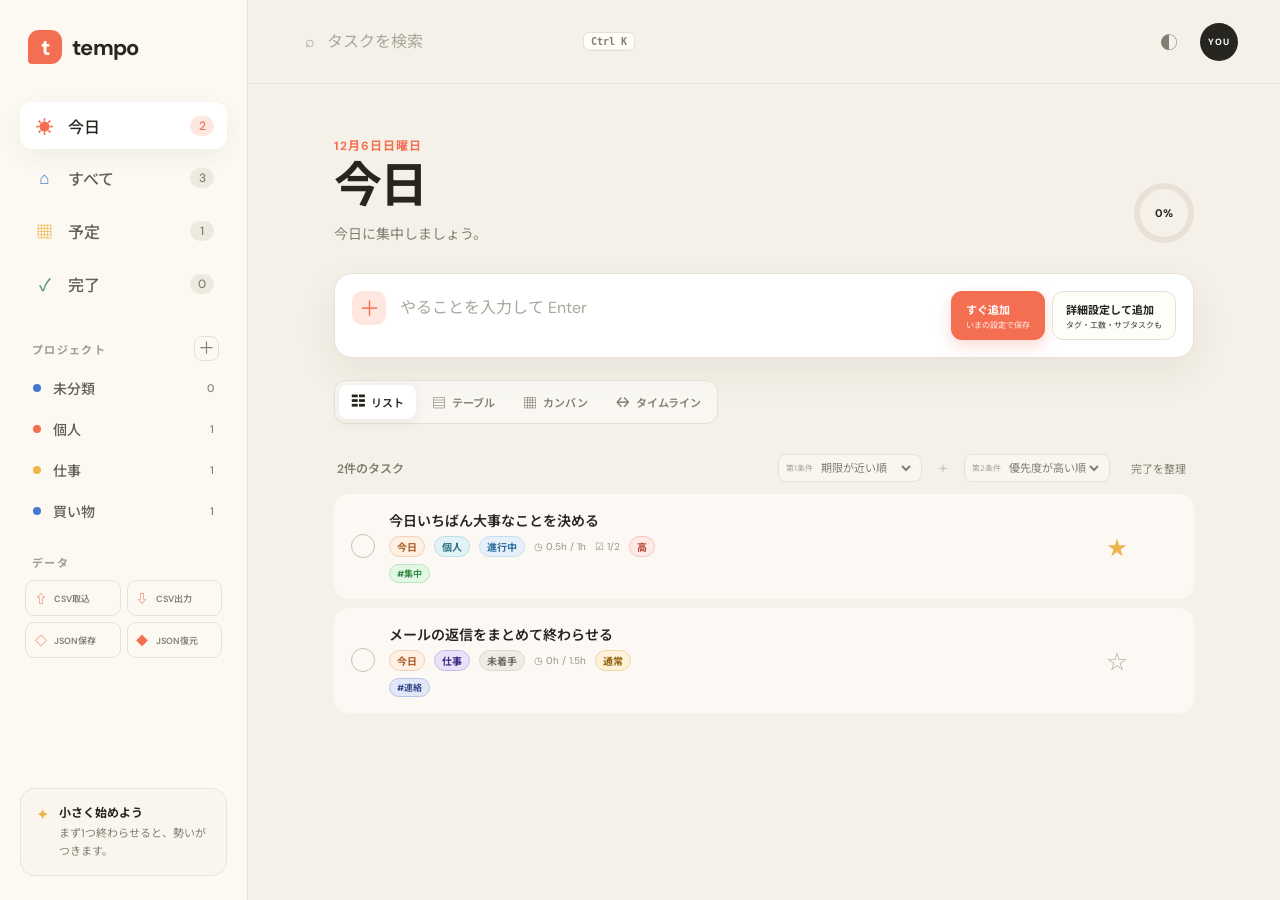
==== TODOList/index.html @ b6b20dfd "Color task values and isolate views" ====
<!doctype html>
<html lang="ja">
  <head>
    <meta charset="UTF-8" />
    <meta name="viewport" content="width=device-width, initial-scale=1.0" />
    <meta name="theme-color" content="#f7f3ea" />
    <meta
      name="description"
      content="今日やることが、迷わず片づく。シンプルで使いやすいTODOリスト。"
    />
    <title>Tempo — やることを、気持ちよく。</title>
    <link rel="preconnect" href="https://fonts.googleapis.com" />
    <link rel="preconnect" href="https://fonts.gstatic.com" crossorigin />
    <link
      href="https://fonts.googleapis.com/css2?family=DM+Sans:wght@400;500;600;700&family=Noto+Sans+JP:wght@400;500;600;700&display=swap"
      rel="stylesheet"
    />
    <link rel="stylesheet" href="styles.css" />
  </head>
  <body>
    <div class="app-shell">
      <aside class="sidebar" id="sidebar">
        <div class="brand-row">
          <a class="brand" href="#" aria-label="Tempo ホーム">
            <span class="brand-mark">t</span>
            <span>tempo</span>
          </a>
          <button class="icon-button sidebar-close" id="sidebar-close" aria-label="メニューを閉じる">×</button>
        </div>

        <nav class="nav-list" aria-label="タスクの表示">
          <button class="nav-item is-active" data-view="today">
            <span class="nav-icon nav-icon--sun">☀</span><span>今日</span>
            <span class="nav-count" data-count="today">0</span>
          </button>
          <button class="nav-item" data-view="all">
            <span class="nav-icon nav-icon--inbox">⌂</span><span>すべて</span>
            <span class="nav-count" data-count="all">0</span>
          </button>
          <button class="nav-item" data-view="upcoming">
            <span class="nav-icon nav-icon--calendar">▦</span><span>予定</span>
            <span class="nav-count" data-count="upcoming">0</span>
          </button>
          <button class="nav-item" data-view="completed">
            <span class="nav-icon nav-icon--check">✓</span><span>完了</span>
            <span class="nav-count" data-count="completed">0</span>
          </button>
        </nav>

        <div class="sidebar-section">
          <div class="sidebar-section-heading">
            <p class="sidebar-label">プロジェクト</p>
            <button class="project-add-button" id="open-project-dialog" type="button" aria-label="プロジェクトを追加" aria-haspopup="dialog" title="プロジェクトを追加">＋</button>
          </div>
          <div id="project-navigation"></div>
        </div>

        <div class="sidebar-section data-section">
          <p class="sidebar-label">データ</p>
          <div class="data-actions">
            <button type="button" id="csv-import-button"><span>⇧</span>CSV取込</button>
            <button type="button" id="csv-export-button"><span>⇩</span>CSV出力</button>
            <button type="button" id="json-export-button"><span>◇</span>JSON保存</button>
            <button type="button" id="json-import-button"><span>◆</span>JSON復元</button>
          </div>
          <input id="csv-file-input" type="file" accept=".csv,text/csv" hidden />
          <input id="json-file-input" type="file" accept=".json,application/json" hidden />
        </div>

        <div class="sidebar-tip">
          <span class="tip-spark">✦</span>
          <p><strong>小さく始めよう</strong><br />まず1つ終わらせると、勢いがつきます。</p>
        </div>
      </aside>

      <div class="sidebar-scrim" id="sidebar-scrim"></div>

      <main class="main-content">
        <header class="topbar">
          <button class="icon-button menu-button" id="menu-button" aria-label="メニューを開く">☰</button>
          <div class="search-wrap">
            <span aria-hidden="true">⌕</span>
            <input id="search-input" type="search" placeholder="タスクを検索" aria-label="タスクを検索" />
            <kbd>Ctrl K</kbd>
          </div>
          <div class="topbar-actions">
            <button class="icon-button" id="theme-toggle" aria-label="配色を切り替える">◐</button>
            <div class="avatar" aria-label="ユーザー">YOU</div>
          </div>
        </header>

        <section class="content-wrap">
          <div class="page-heading">
            <div>
              <p class="eyebrow" id="date-label"></p>
              <h1 id="view-title">今日</h1>
              <p class="page-subtitle" id="view-subtitle">今日に集中しましょう。</p>
            </div>
            <div class="progress-ring" id="progress-ring" aria-label="今日の達成率">
              <span id="progress-value">0%</span>
            </div>
          </div>

          <form class="quick-add" id="task-form">
            <button type="button" class="add-symbol" tabindex="-1" aria-hidden="true">＋</button>
            <div class="quick-add-main">
              <input
                id="task-input"
                type="text"
                maxlength="120"
                autocomplete="off"
                placeholder="やることを入力して Enter"
                aria-label="新しいタスク"
                required
              />
              <div class="quick-options" id="quick-options">
                <label class="option-chip">
                  <span>▦</span>
                  <select id="due-select" aria-label="期限">
                    <option value="today">今日</option>
                    <option value="tomorrow">明日</option>
                    <option value="none">期限なし</option>
                  </select>
                </label>
                <label class="option-chip">
                  <span>●</span>
                  <select id="project-select" aria-label="プロジェクト">
                    <option>未分類</option>
                    <option>個人</option>
                    <option>仕事</option>
                    <option>買い物</option>
                  </select>
                </label>
                <label class="option-chip">
                  <span>⚑</span>
                  <select id="priority-select" aria-label="優先度">
                    <option value="normal">通常</option>
                    <option value="high">優先</option>
                    <option value="low">低め</option>
                  </select>
                </label>
              </div>
            </div>
            <div class="add-actions">
              <button class="add-button" type="submit"><span>すぐ追加</span><small>いまの設定で保存</small></button>
              <button class="detailed-add-button" id="open-detailed-add" type="button" aria-haspopup="dialog"><span>詳細設定して追加</span><small>タグ・工数・サブタスクも</small></button>
            </div>
          </form>

          <div class="view-switcher" role="group" aria-label="表示方法">
            <button class="view-mode-button is-active" type="button" data-mode="list"><span>☷</span> リスト</button>
            <button class="view-mode-button" type="button" data-mode="table"><span>▤</span> テーブル</button>
            <button class="view-mode-button" type="button" data-mode="board"><span>▦</span> カンバン</button>
            <button class="view-mode-button" type="button" data-mode="timeline"><span>↔</span> タイムライン</button>
          </div>

          <div class="list-toolbar">
            <p id="task-summary">0件のタスク</p>
            <div class="toolbar-actions">
              <label class="compact-select sort-control">
                <span>第1条件</span>
                <select id="sort-primary" aria-label="並べ替えの第1条件">
                  <option value="due">期限が近い順</option>
                  <option value="priority">優先度が高い順</option>
                  <option value="status">進捗順</option>
                  <option value="newest">新しい順</option>
                  <option value="oldest">古い順</option>
                </select>
              </label>
              <span class="sort-plus">＋</span>
              <label class="compact-select sort-control">
                <span>第2条件</span>
                <select id="sort-secondary" aria-label="並べ替えの第2条件">
                  <option value="priority">優先度が高い順</option>
                  <option value="due">期限が近い順</option>
                  <option value="status">進捗順</option>
                  <option value="project">プロジェクト順</option>
                  <option value="none">指定なし</option>
                </select>
              </label>
              <button class="text-button" id="clear-completed" type="button">完了を整理</button>
            </div>
          </div>

          <div class="task-list" id="task-list" aria-live="polite"></div>
          <div class="table-view" id="table-view" aria-live="polite" hidden></div>
          <div class="kanban-board" id="kanban-board" aria-live="polite" hidden></div>
          <div class="timeline-view" id="timeline-view" aria-live="polite" hidden></div>

          <div class="empty-state" id="empty-state" hidden>
            <div class="empty-illustration"><span>✓</span></div>
            <h2>いい流れです。</h2>
            <p>ここに表示するタスクはありません。<br />思いついたら上から追加しましょう。</p>
            <button class="primary-soft-button" id="focus-add" type="button">タスクを追加する</button>
          </div>
        </section>
      </main>
    </div>

    <div class="toast" id="toast" role="status" aria-live="polite"></div>

    <template id="task-template">
      <article class="task-card">
        <button class="task-check" aria-label="完了にする"><span>✓</span></button>
        <div class="task-body">
          <p class="task-title"></p>
          <div class="task-meta">
            <span class="task-date"></span>
            <span class="task-project-label"></span>
            <span class="status-label"></span>
            <span class="effort-label"></span>
            <span class="subtask-label"></span>
            <span class="priority-label" hidden>優先</span>
          </div>
          <div class="tag-row"></div>
        </div>
        <button class="star-button" aria-label="優先度を切り替える">☆</button>
        <button class="more-button" aria-label="タスクを編集">•••</button>
      </article>
    </template>

    <dialog class="task-dialog" id="task-dialog">
      <form method="dialog" class="dialog-shell" id="edit-form">
        <header class="dialog-header">
          <div>
            <p class="dialog-eyebrow" id="task-dialog-eyebrow">TASK DETAILS</p>
            <h2 id="task-dialog-title">タスクを編集</h2>
          </div>
          <button class="dialog-close" type="button" data-close-dialog="task-dialog" aria-label="閉じる">×</button>
        </header>

        <input type="hidden" id="edit-id" />
        <label class="field field--wide">
          <span>タスク名</span>
          <input id="edit-title" maxlength="120" required />
        </label>

        <div class="field-grid">
          <label class="field">
            <span>ステータス</span>
            <select id="edit-status">
              <option value="todo">未着手</option>
              <option value="doing">進行中</option>
              <option value="done">完了</option>
            </select>
          </label>
          <label class="field">
            <span>優先度</span>
            <select id="edit-priority">
              <option value="high">高</option>
              <option value="normal">通常</option>
              <option value="low">低</option>
            </select>
          </label>
          <label class="field">
            <span>期限</span>
            <input id="edit-due" type="date" />
          </label>
          <label class="field">
            <span>プロジェクト</span>
            <select id="edit-project" aria-label="プロジェクトを選択"></select>
          </label>
          <label class="field">
            <span>新しいプロジェクト（任意）</span>
            <input id="edit-new-project" maxlength="30" placeholder="新規作成するときだけ入力" />
          </label>
          <label class="field">
            <span>タグ（カンマ区切り）</span>
            <input id="edit-tags" maxlength="80" placeholder="重要, 連絡" />
          </label>
        </div>

        <div class="effort-panel">
          <div class="effort-heading">
            <div><span class="section-icon">◷</span><strong>工数管理</strong></div>
            <span id="effort-balance"></span>
          </div>
          <div class="field-grid field-grid--effort">
            <label class="field"><span>見積時間</span><div class="number-input"><input id="edit-estimate" type="number" min="0" max="999" step="0.5" /><b>時間</b></div></label>
            <label class="field"><span>実績時間</span><div class="number-input"><input id="edit-actual" type="number" min="0" max="999" step="0.5" /><b>時間</b></div></label>
          </div>
        </div>

        <section class="subtask-editor">
          <div class="subtask-heading">
            <div><span class="section-icon">☑</span><strong>サブタスク</strong></div>
            <span id="subtask-progress">0 / 0</span>
          </div>
          <div id="subtask-list"></div>
          <div class="subtask-add-row">
            <input id="subtask-input" type="text" maxlength="80" placeholder="サブタスクを追加" />
            <button id="add-subtask" type="button">追加</button>
          </div>
        </section>

        <footer class="dialog-footer">
          <button class="danger-button" id="delete-task" type="button">削除</button>
          <div>
            <button class="secondary-button" type="button" data-close-dialog="task-dialog">キャンセル</button>
            <button class="save-button" id="save-task" type="submit" value="default">変更を保存</button>
          </div>
        </footer>
      </form>
    </dialog>

    <dialog class="project-dialog" id="project-dialog">
      <form method="dialog" class="project-dialog-shell" id="project-form">
        <header class="dialog-header">
          <div>
            <p class="dialog-eyebrow">NEW PROJECT</p>
            <h2>プロジェクトを追加</h2>
          </div>
          <button class="dialog-close" type="button" data-close-dialog="project-dialog" aria-label="閉じる">×</button>
        </header>
        <label class="field field--wide">
          <span>プロジェクト名</span>
          <input id="new-project-name" maxlength="30" autocomplete="off" placeholder="例：旅行の準備" required />
        </label>
        <p class="project-dialog-help">追加後、そのプロジェクトを開いた状態になります。</p>
        <footer class="dialog-footer project-dialog-footer">
          <span></span>
          <div>
            <button class="secondary-button" type="button" data-close-dialog="project-dialog">キャンセル</button>
            <button class="save-button" type="submit" value="default">追加する</button>
          </div>
        </footer>
      </form>
    </dialog>

    <dialog class="import-dialog" id="csv-import-dialog">
      <form method="dialog" class="import-dialog-shell" id="csv-import-form">
        <header class="dialog-header">
          <div>
            <p class="dialog-eyebrow">IMPORT FROM EXCEL</p>
            <h2>CSVを取り込む</h2>
          </div>
          <button class="dialog-close" type="button" data-close-dialog="csv-import-dialog" aria-label="閉じる">×</button>
        </header>

        <div class="import-file-summary">
          <span class="import-file-icon">CSV</span>
          <div><strong id="csv-file-name">ファイル未選択</strong><small id="csv-file-meta"></small></div>
          <button type="button" id="change-csv-file">変更</button>
        </div>

        <div id="csv-import-content">
          <div class="import-option-grid">
            <label class="field">
              <span>取り込み方法</span>
              <select id="csv-import-mode">
                <option value="append">現在のタスクへ追加</option>
                <option value="replace">すべて置き換え</option>
              </select>
            </label>
            <label class="field">
              <span>重複タスク</span>
              <select id="csv-duplicate-mode">
                <option value="skip">同じタスクはスキップ</option>
                <option value="include">重複しても取り込む</option>
              </select>
            </label>
          </div>

          <section class="mapping-panel">
            <div class="import-section-heading">
              <div><span class="section-icon">↔</span><strong>列の割り当て</strong></div>
              <small>自動判定済み。必要なら変更できます。</small>
            </div>
            <div class="mapping-grid" id="csv-mapping-grid"></div>
          </section>

          <section class="preview-panel">
            <div class="import-section-heading">
              <div><span class="section-icon">▦</span><strong>取り込みプレビュー</strong></div>
              <small id="csv-preview-summary"></small>
            </div>
            <div class="csv-preview-scroll">
              <table class="csv-preview-table">
                <thead id="csv-preview-head"></thead>
                <tbody id="csv-preview-body"></tbody>
              </table>
            </div>
          </section>
        </div>

        <p class="import-error" id="csv-import-error" role="alert"></p>
        <footer class="dialog-footer">
          <small class="import-note">Excelでは「CSV UTF-8」で保存すると確実です。</small>
          <div>
            <button class="secondary-button" type="button" data-close-dialog="csv-import-dialog">キャンセル</button>
            <button class="save-button" id="execute-csv-import" type="submit">取り込む</button>
          </div>
        </footer>
      </form>
    </dialog>

    <script src="task-core.js"></script>
    <script src="script.js"></script>
  </body>
</html>
---- TODOList/styles.css ----
:root {
  --bg: #f5f1e8;
  --surface: #fffdf8;
  --surface-strong: #ffffff;
  --text: #26251f;
  --muted: #817e73;
  --line: #e7e1d5;
  --accent: #f46f52;
  --accent-soft: #fee7df;
  --blue: #4677ce;
  --yellow: #edb64c;
  --green: #5a9b70;
  --shadow: 0 14px 40px rgba(55, 48, 33, 0.07);
  --radius: 18px;
}

* { box-sizing: border-box; }

html { color-scheme: light; }

body {
  margin: 0;
  min-width: 320px;
  min-height: 100vh;
  background: var(--bg);
  color: var(--text);
  font-family: "DM Sans", "Noto Sans JP", sans-serif;
  -webkit-font-smoothing: antialiased;
}

button, input, select { font: inherit; }
button, select { cursor: pointer; }
button { color: inherit; }

.app-shell {
  display: grid;
  grid-template-columns: 248px 1fr;
  min-height: 100vh;
}

.sidebar {
  position: sticky;
  top: 0;
  height: 100vh;
  display: flex;
  flex-direction: column;
  padding: 30px 20px 24px;
  border-right: 1px solid var(--line);
  background: rgba(255, 253, 248, 0.66);
  backdrop-filter: blur(18px);
  z-index: 20;
}

.brand-row { display: flex; align-items: center; justify-content: space-between; padding: 0 8px; }
.brand { display: inline-flex; align-items: center; gap: 10px; color: var(--text); text-decoration: none; font-size: 22px; font-weight: 700; letter-spacing: -0.7px; }
.brand-mark { display: grid; place-items: center; width: 34px; height: 34px; border-radius: 11px 11px 11px 4px; background: var(--accent); color: white; font-size: 22px; font-weight: 700; }
.sidebar-close { display: none !important; }

.nav-list { display: grid; gap: 6px; margin-top: 38px; }
.nav-item, .list-item {
  width: 100%;
  display: flex;
  align-items: center;
  gap: 12px;
  padding: 11px 13px;
  border: 0;
  border-radius: 12px;
  background: transparent;
  color: #625f56;
  font-weight: 500;
  text-align: left;
  transition: background .2s, color .2s, transform .2s;
}
.nav-item:hover, .list-item:hover { background: rgba(255,255,255,.72); color: var(--text); transform: translateX(2px); }
.nav-item.is-active { background: var(--surface-strong); color: var(--text); box-shadow: 0 8px 24px rgba(57,48,33,.06); }
.nav-icon { display: grid; place-items: center; width: 23px; font-size: 17px; }
.nav-icon--sun { color: var(--accent); }
.nav-icon--inbox { color: var(--blue); }
.nav-icon--calendar { color: var(--yellow); }
.nav-icon--check { color: var(--green); }
.nav-count { margin-left: auto; min-width: 24px; padding: 2px 7px; border-radius: 99px; background: #eee9df; color: var(--muted); font-size: 12px; text-align: center; }
.nav-item.is-active .nav-count { background: var(--accent-soft); color: var(--accent); }

.sidebar-section { margin-top: 32px; }
.sidebar-label { margin: 0 12px 10px; color: #a09b90; font-size: 11px; font-weight: 700; letter-spacing: .12em; text-transform: uppercase; }
.list-item { padding-block: 9px; font-size: 14px; }
.dot { width: 8px; height: 8px; border-radius: 50%; }
.dot--blue { background: var(--blue); }
.dot--coral { background: var(--accent); }
.dot--yellow { background: var(--yellow); }

.sidebar-tip { margin-top: auto; display: flex; gap: 10px; padding: 15px; border: 1px solid #ebe3d4; border-radius: 15px; background: #faf6ed; }
.sidebar-tip p { margin: 0; color: var(--muted); font-size: 11px; line-height: 1.65; }
.sidebar-tip strong { color: var(--text); font-size: 12px; }
.tip-spark { color: var(--yellow); }

.main-content { min-width: 0; }
.topbar { height: 84px; display: flex; align-items: center; justify-content: space-between; gap: 20px; padding: 0 42px; border-bottom: 1px solid var(--line); }
.search-wrap { width: min(360px, 45vw); display: flex; align-items: center; gap: 10px; padding: 10px 14px; border: 1px solid transparent; border-radius: 12px; color: #a09b90; transition: .2s; }
.search-wrap:focus-within { background: var(--surface); border-color: var(--line); box-shadow: 0 8px 22px rgba(44,40,30,.05); }
.search-wrap input { width: 100%; border: 0; outline: 0; background: transparent; color: var(--text); }
.search-wrap input::placeholder { color: #aaa69c; }
kbd { padding: 3px 7px; border: 1px solid var(--line); border-radius: 6px; background: var(--surface); color: var(--muted); font-size: 10px; font-weight: 600; white-space: nowrap; box-shadow: inset 0 -1px 0 rgba(0,0,0,.06); }
.topbar-actions { display: flex; align-items: center; gap: 12px; }
.icon-button { width: 38px; height: 38px; display: grid; place-items: center; border: 0; border-radius: 11px; background: transparent; color: var(--muted); font-size: 18px; }
.icon-button:hover { background: var(--surface-strong); color: var(--text); }
.menu-button { display: none; }
.avatar { width: 38px; height: 38px; display: grid; place-items: center; border-radius: 50%; background: #26251f; color: white; font-size: 9px; font-weight: 700; letter-spacing: .08em; }

.content-wrap { width: min(860px, calc(100% - 64px)); margin: 0 auto; padding: 52px 0 80px; }
.page-heading { display: flex; align-items: flex-end; justify-content: space-between; margin-bottom: 30px; }
.eyebrow { margin: 0 0 6px; color: var(--accent); font-size: 12px; font-weight: 700; letter-spacing: .08em; }
h1 { margin: 0; font-size: clamp(34px, 4vw, 48px); line-height: 1.1; letter-spacing: -.05em; }
.page-subtitle { margin: 10px 0 0; color: var(--muted); font-size: 14px; }
.progress-ring { --progress: 0deg; width: 60px; height: 60px; display: grid; place-items: center; border-radius: 50%; background: conic-gradient(var(--accent) var(--progress), #e7e1d7 0); position: relative; }
.progress-ring::before { content: ""; position: absolute; width: 48px; height: 48px; border-radius: 50%; background: var(--bg); }
.progress-ring span { position: relative; font-size: 11px; font-weight: 700; }

.quick-add { display: flex; align-items: flex-start; gap: 12px; padding: 17px; border: 1px solid var(--line); border-radius: var(--radius); background: var(--surface-strong); box-shadow: var(--shadow); }
.add-symbol { flex: 0 0 auto; width: 34px; height: 34px; display: grid; place-items: center; border: 0; border-radius: 10px; background: var(--accent-soft); color: var(--accent); font-size: 21px; }
.quick-add-main { min-width: 0; flex: 1; }
.quick-add-main > input { width: 100%; height: 34px; padding: 0 2px; border: 0; outline: 0; background: transparent; color: var(--text); font-size: 16px; font-weight: 500; }
.quick-add-main > input::placeholder { color: #aaa69c; font-weight: 400; }
.quick-options { display: flex; flex-wrap: wrap; gap: 7px; max-height: 0; opacity: 0; overflow: hidden; transition: max-height .25s, opacity .2s, margin .25s; }
.quick-add:focus-within .quick-options { max-height: 50px; margin-top: 10px; opacity: 1; }
.option-chip { display: flex; align-items: center; gap: 3px; padding: 5px 8px; border-radius: 8px; background: #f6f3ed; color: var(--muted); font-size: 11px; }
.option-chip select, .compact-select select { border: 0; outline: 0; background: transparent; color: inherit; font-size: inherit; }
.add-button { flex: 0 0 auto; padding: 10px 15px; border: 0; border-radius: 11px; background: var(--accent); color: white; font-weight: 700; box-shadow: 0 6px 15px rgba(244,111,82,.25); transition: transform .18s, box-shadow .18s; }
.add-button:hover { transform: translateY(-1px); box-shadow: 0 9px 20px rgba(244,111,82,.3); }
.add-button:active { transform: translateY(0); }
.add-actions { flex: 0 0 auto; display: flex; align-items: stretch; gap: 7px; }
.add-actions button { min-height: 48px; display: grid; align-content: center; gap: 2px; text-align: left; }
.add-actions button span { font-size: 11px; font-weight: 700; white-space: nowrap; }
.add-actions button small { font-size: 8px; font-weight: 500; opacity: .72; white-space: nowrap; }
.detailed-add-button { padding: 9px 13px; border: 1px solid var(--line); border-radius: 11px; background: var(--surface); color: var(--text); transition: .2s; }
.detailed-add-button:hover { border-color: var(--accent); background: var(--accent-soft); color: var(--accent); transform: translateY(-1px); }

.list-toolbar { display: flex; align-items: center; justify-content: space-between; margin: 30px 3px 12px; }
.list-toolbar > p { margin: 0; color: var(--muted); font-size: 12px; font-weight: 600; }
.toolbar-actions { display: flex; align-items: center; gap: 16px; }
.compact-select { color: var(--muted); font-size: 11px; }
.compact-select > span { display: none; }
.text-button { padding: 5px; border: 0; background: none; color: var(--muted); font-size: 11px; }
.text-button:hover { color: var(--accent); }
.sort-control { display: flex; align-items: center; gap: 4px; padding: 5px 7px; border: 1px solid var(--line); border-radius: 8px; background: rgba(255,255,255,.35); }
.sort-control > span { display: inline; color: #aaa69d; font-size: 8px; white-space: nowrap; }
.sort-plus { color: #aaa69d; font-size: 10px; }

.task-list { display: grid; gap: 9px; }
.task-list[hidden], .table-view[hidden], .kanban-board[hidden], .timeline-view[hidden] { display: none !important; }
.task-card { display: flex; align-items: center; gap: 14px; min-height: 76px; padding: 15px 16px; border: 1px solid transparent; border-radius: 15px; background: rgba(255,253,248,.74); transition: transform .2s, background .2s, border-color .2s, box-shadow .2s; animation: taskIn .3s ease both; }
.task-card:hover { transform: translateY(-1px); background: var(--surface-strong); border-color: var(--line); box-shadow: 0 10px 26px rgba(55,48,33,.06); }
@keyframes taskIn { from { opacity: 0; transform: translateY(8px); } }
.task-check { flex: 0 0 auto; width: 24px; height: 24px; display: grid; place-items: center; padding: 0; border: 1.5px solid #c8c2b7; border-radius: 50%; background: transparent; color: transparent; transition: .2s; }
.task-check:hover { border-color: var(--accent); color: var(--accent); background: var(--accent-soft); }
.task-check span { font-size: 12px; font-weight: 700; }
.task-body { min-width: 0; flex: 1; }
.task-title { margin: 0; overflow: hidden; color: var(--text); font-size: 14px; font-weight: 600; text-overflow: ellipsis; white-space: nowrap; }
.task-meta { display: flex; flex-wrap: wrap; align-items: center; gap: 9px; margin-top: 6px; color: #969187; font-size: 10px; }
.task-date.is-overdue { color: var(--accent); font-weight: 700; }
.task-project-label, .status-label, .priority-label { padding: 2px 7px; border: 1px solid transparent; border-radius: 99px; font-weight: 700; }
.status-label[data-value="todo"], .table-color-field[data-color-type="status"][data-value="todo"] { --value-bg: #eeece6; --value-text: #6f6b63; --value-border: #ddd9d0; }
.status-label[data-value="doing"], .table-color-field[data-color-type="status"][data-value="doing"] { --value-bg: #e5f0fb; --value-text: #2f6f9f; --value-border: #c6dff3; }
.status-label[data-value="done"], .table-color-field[data-color-type="status"][data-value="done"] { --value-bg: #e5f3e9; --value-text: #39794b; --value-border: #c7e3ce; }
.priority-label[data-value="high"], .table-color-field[data-color-type="priority"][data-value="high"] { --value-bg: #fee9e5; --value-text: #b64432; --value-border: #f4c6bd; }
.priority-label[data-value="normal"], .table-color-field[data-color-type="priority"][data-value="normal"] { --value-bg: #fff2d8; --value-text: #946511; --value-border: #edd7a9; }
.priority-label[data-value="low"], .table-color-field[data-color-type="priority"][data-value="low"] { --value-bg: #edf0f2; --value-text: #65717a; --value-border: #d7dde1; }
.status-label, .priority-label, .table-color-field:not(.named-color) { background: var(--value-bg); color: var(--value-text); border-color: var(--value-border); }
.named-color { border-color: hsl(var(--label-hue) 48% 82%) !important; background: hsl(var(--label-hue) 62% 93%) !important; color: hsl(var(--label-hue) 48% 35%) !important; }
.task-date[data-tone="overdue"], .table-color-field[data-color-type="due"][data-value="overdue"] { --value-bg: #fee9e5; --value-text: #b64432; --value-border: #f4c6bd; }
.task-date[data-tone="today"], .table-color-field[data-color-type="due"][data-value="today"] { --value-bg: #fff0e2; --value-text: #a95a24; --value-border: #f1d0b4; }
.task-date[data-tone="tomorrow"], .table-color-field[data-color-type="due"][data-value="tomorrow"] { --value-bg: #e5f0fb; --value-text: #2f6f9f; --value-border: #c6dff3; }
.task-date[data-tone="future"], .table-color-field[data-color-type="due"][data-value="future"] { --value-bg: #eeeafb; --value-text: #6550a5; --value-border: #d8cff2; }
.task-date[data-tone="done"], .table-color-field[data-color-type="due"][data-value="done"] { --value-bg: #e5f3e9; --value-text: #39794b; --value-border: #c7e3ce; }
.task-date[data-tone="none"], .table-color-field[data-color-type="due"][data-value="none"] { --value-bg: #f2f0eb; --value-text: #817c73; --value-border: #e2ded6; }
.task-date[data-tone] { padding: 2px 7px; border: 1px solid var(--value-border); border-radius: 99px; background: var(--value-bg); color: var(--value-text); font-weight: 700; }
.star-button, .more-button { flex: 0 0 auto; display: grid; place-items: center; border: 0; background: transparent; color: #b5b0a6; }
.star-button { width: 32px; height: 32px; font-size: 20px; }
.star-button.is-high { color: var(--yellow); }
.more-button { width: 30px; height: 30px; font-size: 12px; letter-spacing: 1px; opacity: 0; transition: opacity .2s, color .2s; }
.task-card:hover .more-button, .more-button:focus { opacity: 1; }
.more-button:hover { color: var(--accent); }
.task-card.is-completed { opacity: .62; }
.task-card.is-completed .task-title { text-decoration: line-through; color: var(--muted); }
.task-card.is-completed .task-check { border-color: var(--green); background: var(--green); color: white; }

.empty-state { padding: 64px 20px 20px; text-align: center; }
.empty-illustration { width: 74px; height: 74px; display: grid; place-items: center; margin: auto; border-radius: 24px 24px 24px 8px; background: var(--accent-soft); transform: rotate(-4deg); }
.empty-illustration span { color: var(--accent); font-size: 30px; transform: rotate(4deg); }
.empty-state h2 { margin: 20px 0 7px; font-size: 19px; }
.empty-state p { margin: 0; color: var(--muted); font-size: 13px; line-height: 1.75; }
.primary-soft-button { margin-top: 18px; padding: 10px 16px; border: 0; border-radius: 10px; background: var(--accent-soft); color: var(--accent); font-size: 12px; font-weight: 700; }

.toast { position: fixed; left: 50%; bottom: 25px; z-index: 50; padding: 11px 17px; border-radius: 11px; background: #26251f; color: white; font-size: 12px; box-shadow: 0 10px 30px rgba(0,0,0,.18); opacity: 0; pointer-events: none; transform: translate(-50%, 12px); transition: .25s; }
.toast.is-visible { opacity: 1; transform: translate(-50%, 0); }
.sidebar-scrim { display: none; }

body.is-dark {
  --bg: #20211f;
  --surface: #292a27;
  --surface-strong: #30312d;
  --text: #f3f0e7;
  --muted: #a6a298;
  --line: #3b3c37;
  --accent-soft: #55352e;
  --shadow: 0 14px 40px rgba(0,0,0,.18);
}
body.is-dark .sidebar { background: rgba(35,36,33,.8); }
body.is-dark .sidebar-tip, body.is-dark .option-chip { background: #292a27; border-color: var(--line); }
body.is-dark .nav-count { background: #393a36; }
body.is-dark .avatar, body.is-dark .toast { background: #f3f0e7; color: #20211f; }
body.is-dark kbd { background: #262724; border-color: #464741; color: #c1bdb3; box-shadow: inset 0 -1px 0 rgba(255,255,255,.04); }
body.is-dark .task-card { background: #2a2b28; border-color: #363733; }
body.is-dark .task-card:hover { background: #31322f; border-color: #484944; }
body.is-dark .task-title { color: #f3f0e7; }
body.is-dark .task-meta { color: #aaa69d; }
body.is-dark .task-check { border-color: #716e67; }
body.is-dark .named-color { border-color: hsl(var(--label-hue) 32% 36%) !important; background: hsl(var(--label-hue) 30% 23%) !important; color: hsl(var(--label-hue) 62% 76%) !important; }
body.is-dark .status-label[data-value="todo"], body.is-dark .table-color-field[data-color-type="status"][data-value="todo"] { --value-bg: #343532; --value-text: #c4c0b6; --value-border: #4b4c47; }
body.is-dark .status-label[data-value="doing"], body.is-dark .table-color-field[data-color-type="status"][data-value="doing"] { --value-bg: #26394a; --value-text: #91c9f1; --value-border: #36566f; }
body.is-dark .status-label[data-value="done"], body.is-dark .table-color-field[data-color-type="status"][data-value="done"] { --value-bg: #293d30; --value-text: #91d4a2; --value-border: #3b5d45; }
body.is-dark .priority-label[data-value="high"], body.is-dark .table-color-field[data-color-type="priority"][data-value="high"], body.is-dark .task-date[data-tone="overdue"], body.is-dark .table-color-field[data-color-type="due"][data-value="overdue"] { --value-bg: #4b2d29; --value-text: #ff9e8e; --value-border: #704139; }
body.is-dark .priority-label[data-value="normal"], body.is-dark .table-color-field[data-color-type="priority"][data-value="normal"] { --value-bg: #45391f; --value-text: #f0c867; --value-border: #67562f; }
body.is-dark .priority-label[data-value="low"], body.is-dark .table-color-field[data-color-type="priority"][data-value="low"] { --value-bg: #30363a; --value-text: #b7c2c9; --value-border: #485158; }
body.is-dark .task-date[data-tone="today"], body.is-dark .table-color-field[data-color-type="due"][data-value="today"] { --value-bg: #4a3427; --value-text: #f3b27e; --value-border: #6c4c38; }
body.is-dark .task-date[data-tone="tomorrow"], body.is-dark .table-color-field[data-color-type="due"][data-value="tomorrow"] { --value-bg: #26394a; --value-text: #91c9f1; --value-border: #36566f; }
body.is-dark .task-date[data-tone="future"], body.is-dark .table-color-field[data-color-type="due"][data-value="future"] { --value-bg: #342f49; --value-text: #b8a8ee; --value-border: #4e466d; }
body.is-dark .task-date[data-tone="done"], body.is-dark .table-color-field[data-color-type="due"][data-value="done"] { --value-bg: #293d30; --value-text: #91d4a2; --value-border: #3b5d45; }
body.is-dark .task-date[data-tone="none"], body.is-dark .table-color-field[data-color-type="due"][data-value="none"] { --value-bg: #30312e; --value-text: #aaa69d; --value-border: #464741; }
body.is-dark .kanban-column, body.is-dark .timeline-day, body.is-dark .effort-panel { background: #272825; border-color: #3b3c37; }
body.is-dark .kanban-card, body.is-dark .timeline-task { background: #30312e; border-color: #41423d; color: #f3f0e7; }
body.is-dark .task-dialog { background: #292a27; color: #f3f0e7; }
body.is-dark .field input, body.is-dark .field select, body.is-dark .subtask-add-row input { background: #222320; border-color: #42433e; color: #f3f0e7; }
body.is-dark .subtask-row { border-color: #3c3d38; }

@media (max-width: 760px) {
  .app-shell { display: block; }
  .sidebar { position: fixed; left: 0; transform: translateX(-105%); width: min(82vw, 290px); transition: transform .25s ease; box-shadow: 12px 0 35px rgba(0,0,0,.12); }
  .sidebar.is-open { transform: translateX(0); }
  .sidebar-close { display: grid !important; }
  .sidebar-scrim { position: fixed; inset: 0; z-index: 15; background: rgba(30,28,24,.35); backdrop-filter: blur(2px); }
  .sidebar-scrim.is-open { display: block; }
  .topbar { height: 70px; padding: 0 18px; }
  .menu-button { display: grid; }
  .search-wrap { flex: 1; width: auto; padding-inline: 8px; }
  .search-wrap kbd { display: none; }
  .content-wrap { width: calc(100% - 32px); padding: 35px 0 60px; }
  .page-heading { align-items: center; }
  .page-subtitle { font-size: 12px; }
  .progress-ring { width: 52px; height: 52px; }
  .progress-ring::before { width: 42px; height: 42px; }
  .quick-add { padding: 13px; }
  .quick-add .add-symbol { display: none; }
  .add-button { padding-inline: 13px; }
  .quick-options { gap: 4px; }
  .option-chip { padding-inline: 5px; }
  .task-card { padding-inline: 13px; gap: 10px; }
  .more-button { opacity: 1; }
  .toolbar-actions { gap: 7px; }
}

@media (max-width: 440px) {
  .avatar { display: none; }
  .progress-ring { display: none; }
  .quick-add, .quick-add:focus-within { display: grid; grid-template-columns: 1fr; align-items: stretch; }
  .add-actions { width: 100%; }
  .add-actions button { flex: 1; text-align: center; }
  .option-chip { font-size: 10px; }
  .task-card { min-height: 72px; }
  .star-button { display: none; }
}

@media (prefers-reduced-motion: reduce) {
  *, *::before, *::after { scroll-behavior: auto !important; transition: none !important; animation: none !important; }
}

/* Extended workspace views */
.sidebar-section-heading { display: flex; align-items: center; justify-content: space-between; }
.project-add-button { width: 25px; height: 25px; display: grid; place-items: center; margin: -3px 8px 8px 0; padding: 0; border: 1px solid var(--line); border-radius: 8px; background: transparent; color: var(--muted); font-size: 17px; line-height: 1; transition: .2s; }
.project-add-button:hover { border-color: var(--accent); background: var(--accent-soft); color: var(--accent); transform: translateY(-1px); }
#project-navigation { display: grid; gap: 3px; }
.list-item.is-active { background: var(--surface-strong); color: var(--text); box-shadow: 0 8px 24px rgba(57,48,33,.05); }
.list-item .project-count { margin-left: auto; color: var(--muted); font-size: 11px; }
.data-section { margin-top: 24px; }
.data-actions { display: grid; grid-template-columns: 1fr 1fr; gap: 6px; padding: 0 5px; }
.data-actions button { display: flex; align-items: center; gap: 6px; padding: 8px 7px; border: 1px solid var(--line); border-radius: 9px; background: transparent; color: var(--muted); font-size: 9px; font-weight: 600; text-align: left; transition: .2s; }
.data-actions button span { width: 15px; color: var(--accent); font-size: 12px; text-align: center; }
.data-actions button:hover { border-color: var(--accent); background: var(--accent-soft); color: var(--accent); }

.view-switcher { display: inline-flex; gap: 4px; margin-top: 22px; padding: 4px; border: 1px solid var(--line); border-radius: 12px; background: rgba(255,255,255,.42); }
.view-mode-button { display: flex; align-items: center; gap: 6px; padding: 7px 12px; border: 0; border-radius: 8px; background: transparent; color: var(--muted); font-size: 11px; font-weight: 600; transition: .2s; }
.view-mode-button:hover { color: var(--text); }
.view-mode-button.is-active { background: var(--surface-strong); color: var(--text); box-shadow: 0 4px 12px rgba(55,48,33,.08); }
.view-mode-button span { font-size: 14px; }

.table-view { margin-top: 14px; }
.table-view:not([hidden]) { display: block; }
.table-scroll { overflow-x: auto; border: 1px solid var(--line); border-radius: 14px; background: var(--surface-strong); box-shadow: 0 8px 24px rgba(57,48,33,.04); }
.task-table { width: 100%; min-width: 1180px; border-collapse: separate; border-spacing: 0; font-size: 10px; }
.task-table th { position: sticky; top: 0; z-index: 1; padding: 10px 9px; border-bottom: 1px solid var(--line); background: var(--surface); color: var(--muted); font-size: 9px; font-weight: 700; text-align: left; white-space: nowrap; }
.task-table td { height: 50px; padding: 6px 7px; border-bottom: 1px solid var(--line); background: var(--surface-strong); vertical-align: middle; }
.task-table tbody tr:last-child td { border-bottom: 0; }
.task-table tbody tr:hover td { background: rgba(254,231,223,.2); }
.task-table tbody tr.is-completed { opacity: .62; }
.task-table tbody tr.is-completed .table-title-input { text-decoration: line-through; }
.task-table tbody tr.is-overdue .table-date-input { border-color: rgba(220,82,61,.55); color: #b34332; }
.table-check-column, .table-check-cell { width: 42px; text-align: center !important; }
.table-complete-check { width: 17px; height: 17px; accent-color: var(--green); }
.table-title-cell { width: 250px; }
.table-field { height: 34px; min-width: 0; padding: 0 8px; border: 1px solid transparent; border-radius: 8px; outline: 0; background: transparent; color: var(--text); font: inherit; transition: .15s; }
.table-field:hover { border-color: var(--line); background: var(--surface); }
.table-field:focus { border-color: var(--accent); background: var(--surface); box-shadow: 0 0 0 3px var(--accent-soft); }
.table-color-field { border-color: var(--value-border); background: var(--value-bg); color: var(--value-text); font-weight: 700; }
.table-title-input { width: 100%; min-width: 210px; font-size: 11px; font-weight: 650; }
.table-select { width: 112px; cursor: pointer; }
.table-date-input { width: 122px; }
.table-tags-cell { min-width: 170px; }
.table-tags-input { width: 155px; }
.table-tags-cell .tag-row { margin: 3px 0 0; }
.table-effort-cell { color: var(--muted); white-space: nowrap; }
.table-hours-input { width: 48px; padding-inline: 4px; text-align: right; }
.table-subtask-cell { min-width: 86px; color: var(--muted); }
.table-subtask-progress { display: block; width: 66px; height: 3px; margin-top: 5px; overflow: hidden; border-radius: 4px; background: var(--line); }
.table-subtask-progress > span { display: block; height: 100%; border-radius: inherit; background: var(--green); }
.table-detail-button { height: 30px; padding: 0 9px; border: 1px solid var(--line); border-radius: 8px; background: transparent; color: var(--muted); font-size: 9px; font-weight: 700; white-space: nowrap; }
.table-detail-button:hover { border-color: var(--accent); background: var(--accent-soft); color: var(--accent); }
.visually-hidden { position: absolute; width: 1px; height: 1px; padding: 0; overflow: hidden; clip: rect(0,0,0,0); white-space: nowrap; border: 0; }

.tag-row { display: flex; flex-wrap: wrap; gap: 5px; margin-top: 7px; }
.tag-row:empty { display: none; }
.tag-pill { padding: 2px 7px; border: 1px solid transparent; border-radius: 99px; font-size: 9px; font-weight: 600; }
.effort-label::before { content: "◷ "; }
.subtask-label::before { content: "☑ "; }
.task-card { cursor: default; }
.task-card[draggable="true"] { cursor: grab; }
.task-card.is-dragging { opacity: .35; }

.kanban-board { grid-template-columns: repeat(3, minmax(220px, 1fr)); gap: 13px; margin-top: 14px; overflow-x: auto; padding-bottom: 14px; }
.kanban-board:not([hidden]) { display: grid; }
.kanban-column { min-height: 390px; padding: 13px; border: 1px solid var(--line); border-radius: 16px; background: rgba(255,255,255,.28); transition: background .2s, border-color .2s; }
.kanban-column.is-drag-over { border-color: var(--accent); background: var(--accent-soft); }
.kanban-heading { display: flex; align-items: center; justify-content: space-between; padding: 2px 3px 13px; }
.kanban-heading div { display: flex; align-items: center; gap: 8px; }
.kanban-heading h2 { margin: 0; font-size: 12px; }
.status-dot { width: 8px; height: 8px; border-radius: 50%; background: #aaa69d; }
.status-dot--doing { background: var(--blue); }
.status-dot--done { background: var(--green); }
.kanban-count { display: grid; place-items: center; min-width: 23px; height: 23px; border-radius: 8px; background: var(--surface); color: var(--muted); font-size: 10px; }
.kanban-stack { display: grid; gap: 9px; min-height: 320px; }
.kanban-card { padding: 13px; border: 1px solid var(--line); border-radius: 12px; background: var(--surface-strong); box-shadow: 0 5px 15px rgba(55,48,33,.04); cursor: grab; }
.kanban-card:hover { border-color: #d8d0c2; transform: translateY(-1px); }
.kanban-card h3 { margin: 0; font-size: 12px; line-height: 1.5; }
.kanban-card-meta { display: flex; align-items: center; justify-content: space-between; gap: 8px; margin-top: 12px; color: var(--muted); font-size: 9px; }
.kanban-card-project { overflow: hidden; padding: 2px 6px; border: 1px solid transparent; border-radius: 99px; text-overflow: ellipsis; white-space: nowrap; }
.kanban-card-due[data-tone="overdue"] { color: #b64432; font-weight: 700; }
.kanban-card-due[data-tone="today"] { color: #a95a24; font-weight: 700; }
.kanban-card-due[data-tone="tomorrow"] { color: #2f6f9f; font-weight: 700; }
.kanban-card .tag-row { margin-top: 9px; }
.kanban-progress { height: 3px; margin-top: 10px; overflow: hidden; border-radius: 3px; background: var(--line); }
.kanban-progress span { display: block; height: 100%; border-radius: inherit; background: var(--green); }

.timeline-view { margin-top: 14px; overflow-x: auto; padding-bottom: 14px; }
.timeline-view:not([hidden]) { display: block; }
.timeline-grid { display: grid; grid-template-columns: repeat(7, minmax(145px, 1fr)); gap: 8px; min-width: 1030px; }
.timeline-day { min-height: 350px; padding: 11px; border: 1px solid var(--line); border-radius: 14px; background: rgba(255,255,255,.25); }
.timeline-day.is-today { border-color: rgba(244,111,82,.55); background: rgba(254,231,223,.42); }
.timeline-day-header { padding: 3px 2px 12px; border-bottom: 1px solid var(--line); }
.timeline-day-header span { display: block; color: var(--muted); font-size: 9px; }
.timeline-day-header strong { display: block; margin-top: 3px; font-size: 15px; }
.timeline-day-list { display: grid; gap: 7px; margin-top: 9px; }
.timeline-task { padding: 10px; border: 1px solid var(--line); border-left: 3px solid var(--blue); border-radius: 9px; background: var(--surface-strong); text-align: left; }
.timeline-task.named-color { border-left-color: hsl(var(--label-hue) 58% 48%) !important; background: var(--surface-strong) !important; color: var(--text) !important; }
.timeline-task strong { display: block; font-size: 10px; line-height: 1.45; }
.timeline-task span { display: block; margin-top: 6px; color: var(--muted); font-size: 8px; }
.timeline-undated { display: flex; align-items: center; gap: 8px; margin-top: 10px; color: var(--muted); font-size: 10px; }

.task-dialog, .project-dialog, .import-dialog { max-height: calc(100vh - 30px); padding: 0; border: 1px solid var(--line); border-radius: 22px; background: var(--surface); color: var(--text); box-shadow: 0 25px 80px rgba(30,27,21,.24); }
.task-dialog { width: min(620px, calc(100% - 30px)); }
.project-dialog { width: min(430px, calc(100% - 30px)); }
.import-dialog { width: min(760px, calc(100% - 30px)); }
.task-dialog::backdrop, .project-dialog::backdrop, .import-dialog::backdrop { background: rgba(30,28,24,.42); backdrop-filter: blur(4px); }
.dialog-shell { padding: 25px; overflow-y: auto; }
.project-dialog-shell { padding: 25px; }
.import-dialog-shell { max-height: calc(100vh - 32px); padding: 25px; overflow-y: auto; }
.dialog-header { display: flex; align-items: flex-start; justify-content: space-between; margin-bottom: 22px; }
.dialog-header h2 { margin: 3px 0 0; font-size: 22px; letter-spacing: -.03em; }
.dialog-eyebrow { margin: 0; color: var(--accent); font-size: 9px; font-weight: 700; letter-spacing: .14em; }
.dialog-close { width: 34px; height: 34px; border: 0; border-radius: 10px; background: transparent; color: var(--muted); font-size: 20px; }
.dialog-close:hover { background: var(--accent-soft); color: var(--accent); }
.field-grid { display: grid; grid-template-columns: 1fr 1fr; gap: 13px; margin-top: 14px; }
.field { display: grid; gap: 6px; }
.field > span { color: var(--muted); font-size: 10px; font-weight: 700; }
.field input, .field select, .subtask-add-row input { width: 100%; min-width: 0; height: 40px; padding: 0 11px; border: 1px solid var(--line); border-radius: 10px; outline: 0; background: var(--surface-strong); color: var(--text); font-size: 12px; }
.field input:focus, .field select:focus, .subtask-add-row input:focus { border-color: var(--accent); box-shadow: 0 0 0 3px rgba(244,111,82,.1); }
.field--wide input { height: 46px; font-size: 15px; font-weight: 600; }
.effort-panel, .subtask-editor { margin-top: 18px; padding: 15px; border: 1px solid var(--line); border-radius: 14px; background: rgba(255,255,255,.35); }
.effort-heading, .subtask-heading { display: flex; align-items: center; justify-content: space-between; font-size: 11px; }
.effort-heading > div, .subtask-heading > div { display: flex; align-items: center; gap: 7px; }
.effort-heading > span, .subtask-heading > span { color: var(--muted); font-size: 9px; }
.section-icon { color: var(--accent); font-size: 14px; }
.field-grid--effort { margin-top: 12px; }
.number-input { position: relative; }
.number-input input { padding-right: 42px; }
.number-input b { position: absolute; right: 11px; top: 50%; color: var(--muted); font-size: 9px; transform: translateY(-50%); }
.subtask-list { display: grid; }
.subtask-row { display: flex; align-items: center; gap: 8px; padding: 9px 2px; border-bottom: 1px solid var(--line); }
.subtask-row input[type="checkbox"] { accent-color: var(--green); }
.subtask-row span { min-width: 0; flex: 1; overflow: hidden; font-size: 11px; text-overflow: ellipsis; white-space: nowrap; }
.subtask-row.is-done span { color: var(--muted); text-decoration: line-through; }
.subtask-remove { border: 0; background: transparent; color: #aaa69d; font-size: 14px; }
.subtask-add-row { display: flex; gap: 7px; margin-top: 11px; }
.subtask-add-row input { height: 36px; }
.subtask-add-row button { padding: 0 13px; border: 0; border-radius: 9px; background: var(--accent-soft); color: var(--accent); font-size: 10px; font-weight: 700; }
.dialog-footer { display: flex; align-items: center; justify-content: space-between; gap: 12px; margin-top: 22px; }
.dialog-footer > div { display: flex; gap: 8px; }
.project-dialog-help { margin: 10px 0 0; color: var(--muted); font-size: 10px; }
.project-dialog-footer { margin-top: 24px; }
.import-file-summary { display: flex; align-items: center; gap: 11px; padding: 11px; border: 1px solid var(--line); border-radius: 12px; background: rgba(255,255,255,.35); }
.import-file-icon { width: 38px; height: 38px; display: grid; place-items: center; border-radius: 10px; background: #e7f3ea; color: var(--green); font-size: 9px; font-weight: 800; }
.import-file-summary > div { min-width: 0; flex: 1; }
.import-file-summary strong, .import-file-summary small { display: block; overflow: hidden; text-overflow: ellipsis; white-space: nowrap; }
.import-file-summary strong { font-size: 11px; }
.import-file-summary small { margin-top: 3px; color: var(--muted); font-size: 9px; }
.import-file-summary button { padding: 6px 9px; border: 0; border-radius: 8px; background: var(--accent-soft); color: var(--accent); font-size: 9px; font-weight: 700; }
.import-option-grid { display: grid; grid-template-columns: 1fr 1fr; gap: 12px; margin-top: 14px; }
.mapping-panel, .preview-panel { margin-top: 16px; padding: 14px; border: 1px solid var(--line); border-radius: 14px; }
.import-section-heading { display: flex; align-items: center; justify-content: space-between; gap: 10px; }
.import-section-heading > div { display: flex; align-items: center; gap: 7px; font-size: 11px; }
.import-section-heading small { color: var(--muted); font-size: 8px; }
.mapping-grid { display: grid; grid-template-columns: repeat(3, 1fr); gap: 9px; margin-top: 12px; }
.mapping-row { display: grid; gap: 5px; }
.mapping-row label { color: var(--muted); font-size: 9px; font-weight: 700; }
.mapping-row label b { color: var(--accent); }
.mapping-row select { width: 100%; min-width: 0; height: 34px; padding: 0 8px; border: 1px solid var(--line); border-radius: 8px; background: var(--surface-strong); color: var(--text); font-size: 10px; }
.csv-preview-scroll { margin-top: 11px; overflow: auto; border: 1px solid var(--line); border-radius: 9px; }
.csv-preview-table { width: 100%; min-width: 580px; border-collapse: collapse; font-size: 9px; }
.csv-preview-table th, .csv-preview-table td { max-width: 170px; padding: 8px 9px; overflow: hidden; border-bottom: 1px solid var(--line); border-right: 1px solid var(--line); text-align: left; text-overflow: ellipsis; white-space: nowrap; }
.csv-preview-table th { position: sticky; top: 0; background: #f2eee6; color: var(--muted); font-weight: 700; }
.csv-preview-table tr:last-child td { border-bottom: 0; }
.import-error { min-height: 15px; margin: 10px 2px 0; color: var(--accent); font-size: 10px; }
.import-note { align-self: center; color: var(--muted); font-size: 8px; }
.danger-button, .secondary-button, .save-button { padding: 9px 14px; border-radius: 10px; font-size: 11px; font-weight: 700; }
.danger-button { border: 0; background: transparent; color: var(--accent); }
.secondary-button { border: 1px solid var(--line); background: transparent; color: var(--muted); }
.save-button { border: 0; background: var(--accent); color: white; }

body.is-dark .view-switcher { background: rgba(0,0,0,.12); }
body.is-dark .view-mode-button.is-active { background: #393a36; }
body.is-dark .table-scroll { border-color: #3b3c37; background: #30312e; }
body.is-dark .task-table th { border-color: #3b3c37; background: #272825; }
body.is-dark .task-table td { border-color: #3b3c37; background: #30312e; }
body.is-dark .task-table tbody tr:hover td { background: #353630; }
body.is-dark .table-field:hover, body.is-dark .table-field:focus { background: #272825; }
body.is-dark .timeline-day.is-today { background: rgba(85,53,46,.38); }
body.is-dark .effort-panel, body.is-dark .subtask-editor { background: #272825; }
body.is-dark .task-card.is-completed { background: #252623; }
body.is-dark .project-add-button { border-color: #464741; color: #b7b3a9; }
body.is-dark .project-dialog { background: #292a27; color: #f3f0e7; }
body.is-dark .import-dialog { background: #292a27; color: #f3f0e7; }
body.is-dark .detailed-add-button { background: #292a27; border-color: #454640; }
body.is-dark .sort-control { background: #292a27; }
body.is-dark .data-actions button { border-color: #41423d; }
body.is-dark .import-file-summary, body.is-dark .mapping-panel, body.is-dark .preview-panel { background: #272825; border-color: #3d3e39; }
body.is-dark .mapping-row select { background: #222320; border-color: #42433e; color: #f3f0e7; }
body.is-dark .csv-preview-table th { background: #30312d; }

@media (max-width: 760px) {
  .view-switcher { width: 100%; }
  .view-mode-button { flex: 1; justify-content: center; padding-inline: 6px; }
  .view-mode-button span { display: none; }
  .kanban-board { grid-template-columns: repeat(3, minmax(245px, 1fr)); }
  .field-grid { grid-template-columns: 1fr; }
  .field-grid--effort { grid-template-columns: 1fr 1fr; }
  .dialog-shell { padding: 20px 17px; }
  .import-dialog-shell { padding: 20px 17px; }
  .list-toolbar { align-items: flex-start; gap: 10px; }
  .toolbar-actions { flex-wrap: wrap; justify-content: flex-end; }
  .sort-control > span, .sort-plus { display: none; }
}

@media (max-width: 440px) {
  .view-mode-button { font-size: 10px; }
  .dialog-footer { align-items: stretch; flex-direction: column-reverse; }
  .dialog-footer > div { display: grid; grid-template-columns: 1fr 1fr; }
  .danger-button { align-self: flex-start; }
  .import-option-grid, .mapping-grid { grid-template-columns: 1fr; }
  .import-section-heading { align-items: flex-start; flex-direction: column; }
  .import-dialog .dialog-footer { flex-direction: column; }
  .import-dialog .dialog-footer > div { width: 100%; }
}
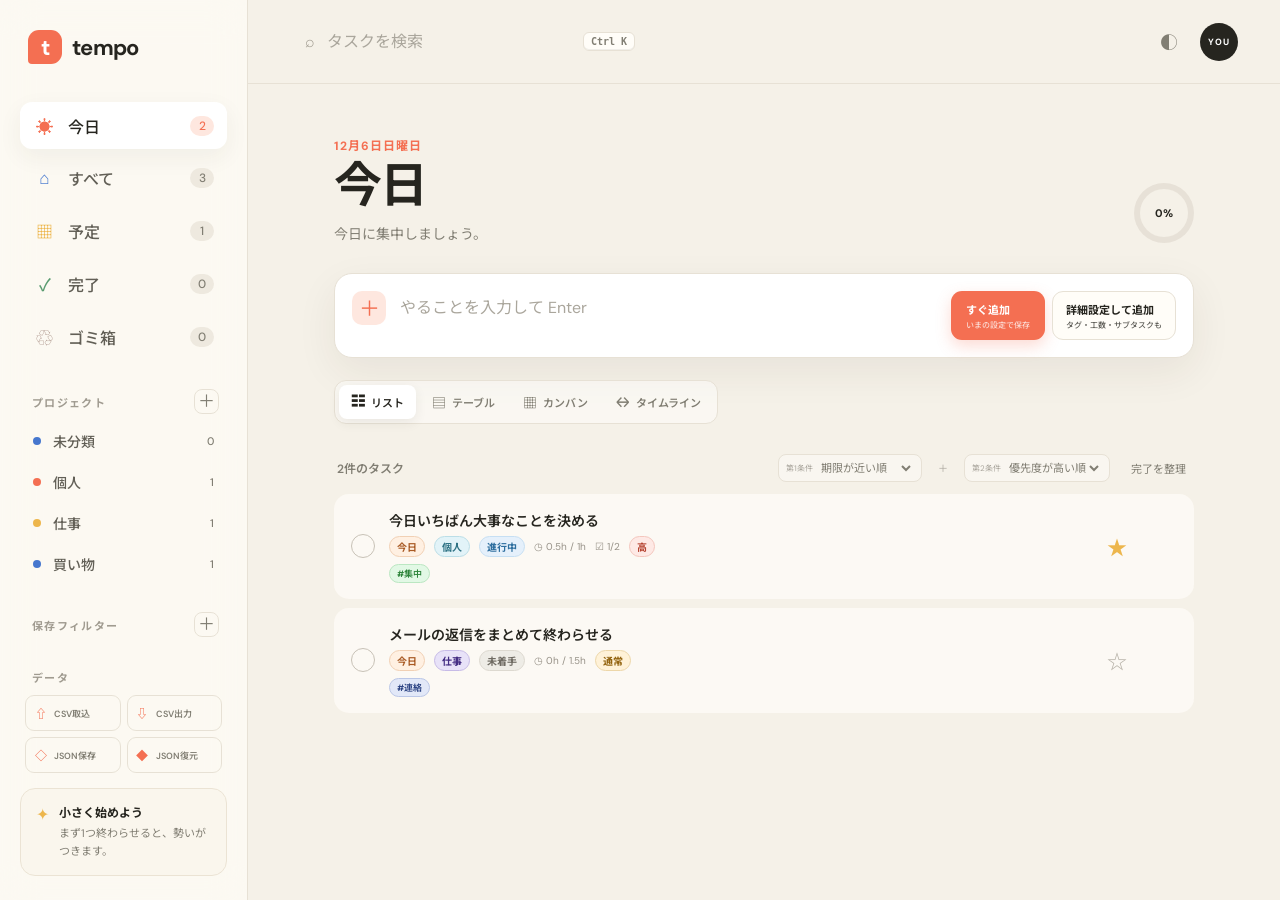
==== commit 25f902a1: "Add recurring tasks trash and saved filters" ====
--- a/TODOList/index.html
+++ b/TODOList/index.html
@@ -45,6 +45,10 @@
             <span class="nav-icon nav-icon--check">✓</span><span>完了</span>
             <span class="nav-count" data-count="completed">0</span>
           </button>
+          <button class="nav-item" data-view="trash">
+            <span class="nav-icon nav-icon--trash">♲</span><span>ゴミ箱</span>
+            <span class="nav-count" data-count="trash">0</span>
+          </button>
         </nav>
 
         <div class="sidebar-section">
@@ -53,6 +57,14 @@
             <button class="project-add-button" id="open-project-dialog" type="button" aria-label="プロジェクトを追加" aria-haspopup="dialog" title="プロジェクトを追加">＋</button>
           </div>
           <div id="project-navigation"></div>
+        </div>
+
+        <div class="sidebar-section filter-section">
+          <div class="sidebar-section-heading">
+            <p class="sidebar-label">保存フィルター</p>
+            <button class="project-add-button" id="open-filter-dialog" type="button" aria-label="フィルターを追加" aria-haspopup="dialog" title="フィルターを追加">＋</button>
+          </div>
+          <div id="filter-navigation"></div>
         </div>
 
         <div class="sidebar-section data-section">
@@ -147,14 +159,14 @@
             </div>
           </form>
 
-          <div class="view-switcher" role="group" aria-label="表示方法">
+          <div class="view-switcher" id="view-switcher" role="group" aria-label="表示方法">
             <button class="view-mode-button is-active" type="button" data-mode="list"><span>☷</span> リスト</button>
             <button class="view-mode-button" type="button" data-mode="table"><span>▤</span> テーブル</button>
             <button class="view-mode-button" type="button" data-mode="board"><span>▦</span> カンバン</button>
             <button class="view-mode-button" type="button" data-mode="timeline"><span>↔</span> タイムライン</button>
           </div>
 
-          <div class="list-toolbar">
+          <div class="list-toolbar" id="list-toolbar">
             <p id="task-summary">0件のタスク</p>
             <div class="toolbar-actions">
               <label class="compact-select sort-control">
@@ -197,7 +209,7 @@
       </main>
     </div>
 
-    <div class="toast" id="toast" role="status" aria-live="polite"></div>
+    <div class="toast" id="toast" role="status" aria-live="polite"><span id="toast-message"></span><button id="undo-button" type="button" hidden>元に戻す</button></div>
 
     <template id="task-template">
       <article class="task-card">
@@ -208,6 +220,7 @@
             <span class="task-date"></span>
             <span class="task-project-label"></span>
             <span class="status-label"></span>
+            <span class="repeat-label" hidden></span>
             <span class="effort-label"></span>
             <span class="subtask-label"></span>
             <span class="priority-label" hidden>優先</span>
@@ -268,6 +281,16 @@
             <span>タグ（カンマ区切り）</span>
             <input id="edit-tags" maxlength="80" placeholder="重要, 連絡" />
           </label>
+          <label class="field">
+            <span>繰り返し</span>
+            <select id="edit-repeat">
+              <option value="none">繰り返さない</option>
+              <option value="daily">毎日</option>
+              <option value="weekdays">平日のみ</option>
+              <option value="weekly">毎週</option>
+              <option value="monthly">毎月</option>
+            </select>
+          </label>
         </div>
 
         <div class="effort-panel">
@@ -298,6 +321,37 @@
           <div>
             <button class="secondary-button" type="button" data-close-dialog="task-dialog">キャンセル</button>
             <button class="save-button" id="save-task" type="submit" value="default">変更を保存</button>
+          </div>
+        </footer>
+      </form>
+    </dialog>
+
+    <dialog class="project-dialog filter-dialog" id="filter-dialog">
+      <form method="dialog" class="project-dialog-shell" id="filter-form">
+        <header class="dialog-header">
+          <div>
+            <p class="dialog-eyebrow">SAVED FILTER</p>
+            <h2>フィルターを保存</h2>
+          </div>
+          <button class="dialog-close" type="button" data-close-dialog="filter-dialog" aria-label="閉じる">×</button>
+        </header>
+        <label class="field field--wide">
+          <span>フィルター名</span>
+          <input id="filter-name" maxlength="30" placeholder="例：今週の重要タスク" required />
+        </label>
+        <div class="field-grid filter-field-grid">
+          <label class="field"><span>プロジェクト</span><select id="filter-project"></select></label>
+          <label class="field"><span>ステータス</span><select id="filter-status"><option value="any">すべて</option><option value="todo">未着手</option><option value="doing">進行中</option><option value="done">完了</option></select></label>
+          <label class="field"><span>優先度</span><select id="filter-priority"><option value="any">すべて</option><option value="high">高</option><option value="normal">通常</option><option value="low">低</option></select></label>
+          <label class="field"><span>期限</span><select id="filter-due"><option value="any">すべて</option><option value="overdue">期限切れ</option><option value="today">今日</option><option value="week">今後7日</option><option value="none">期限なし</option></select></label>
+          <label class="field"><span>タグ</span><input id="filter-tag" maxlength="30" placeholder="例：重要" /></label>
+        </div>
+        <p class="project-dialog-help">指定した条件はすべて組み合わせて絞り込みます。</p>
+        <footer class="dialog-footer project-dialog-footer">
+          <span></span>
+          <div>
+            <button class="secondary-button" type="button" data-close-dialog="filter-dialog">キャンセル</button>
+            <button class="save-button" type="submit" value="default">保存する</button>
           </div>
         </footer>
       </form>
--- a/TODOList/styles.css
+++ b/TODOList/styles.css
@@ -78,12 +78,20 @@
 .nav-icon--inbox { color: var(--blue); }
 .nav-icon--calendar { color: var(--yellow); }
 .nav-icon--check { color: var(--green); }
+.nav-icon--trash { color: #9a7d72; }
 .nav-count { margin-left: auto; min-width: 24px; padding: 2px 7px; border-radius: 99px; background: #eee9df; color: var(--muted); font-size: 12px; text-align: center; }
 .nav-item.is-active .nav-count { background: var(--accent-soft); color: var(--accent); }
 
 .sidebar-section { margin-top: 32px; }
 .sidebar-label { margin: 0 12px 10px; color: #a09b90; font-size: 11px; font-weight: 700; letter-spacing: .12em; text-transform: uppercase; }
 .list-item { padding-block: 9px; font-size: 14px; }
+.saved-filter-row { display: flex; align-items: center; gap: 2px; border-radius: 12px; }
+.saved-filter-row.is-active { background: var(--surface-strong); box-shadow: 0 8px 24px rgba(57,48,33,.06); }
+.saved-filter-button { min-width: 0; flex: 1; }
+.saved-filter-button > span:nth-child(2) { overflow: hidden; text-overflow: ellipsis; white-space: nowrap; }
+.saved-filter-remove { width: 25px; height: 25px; flex: 0 0 auto; border: 0; border-radius: 7px; background: transparent; color: var(--muted); opacity: 0; }
+.saved-filter-row:hover .saved-filter-remove, .saved-filter-remove:focus { opacity: 1; }
+.saved-filter-remove:hover { background: var(--accent-soft); color: var(--accent); }
 .dot { width: 8px; height: 8px; border-radius: 50%; }
 .dot--blue { background: var(--blue); }
 .dot--coral { background: var(--accent); }
@@ -147,7 +155,7 @@
 .sort-plus { color: #aaa69d; font-size: 10px; }
 
 .task-list { display: grid; gap: 9px; }
-.task-list[hidden], .table-view[hidden], .kanban-board[hidden], .timeline-view[hidden] { display: none !important; }
+.task-list[hidden], .table-view[hidden], .kanban-board[hidden], .timeline-view[hidden], .view-switcher[hidden], .list-toolbar[hidden] { display: none !important; }
 .task-card { display: flex; align-items: center; gap: 14px; min-height: 76px; padding: 15px 16px; border: 1px solid transparent; border-radius: 15px; background: rgba(255,253,248,.74); transition: transform .2s, background .2s, border-color .2s, box-shadow .2s; animation: taskIn .3s ease both; }
 .task-card:hover { transform: translateY(-1px); background: var(--surface-strong); border-color: var(--line); box-shadow: 0 10px 26px rgba(55,48,33,.06); }
 @keyframes taskIn { from { opacity: 0; transform: translateY(8px); } }
@@ -174,6 +182,7 @@
 .task-date[data-tone="done"], .table-color-field[data-color-type="due"][data-value="done"] { --value-bg: #e5f3e9; --value-text: #39794b; --value-border: #c7e3ce; }
 .task-date[data-tone="none"], .table-color-field[data-color-type="due"][data-value="none"] { --value-bg: #f2f0eb; --value-text: #817c73; --value-border: #e2ded6; }
 .task-date[data-tone] { padding: 2px 7px; border: 1px solid var(--value-border); border-radius: 99px; background: var(--value-bg); color: var(--value-text); font-weight: 700; }
+.repeat-label { padding: 2px 7px; border-radius: 99px; background: #eeeafb; color: #6550a5; font-weight: 700; }
 .star-button, .more-button { flex: 0 0 auto; display: grid; place-items: center; border: 0; background: transparent; color: #b5b0a6; }
 .star-button { width: 32px; height: 32px; font-size: 20px; }
 .star-button.is-high { color: var(--yellow); }
@@ -191,8 +200,15 @@
 .empty-state p { margin: 0; color: var(--muted); font-size: 13px; line-height: 1.75; }
 .primary-soft-button { margin-top: 18px; padding: 10px 16px; border: 0; border-radius: 10px; background: var(--accent-soft); color: var(--accent); font-size: 12px; font-weight: 700; }
 
-.toast { position: fixed; left: 50%; bottom: 25px; z-index: 50; padding: 11px 17px; border-radius: 11px; background: #26251f; color: white; font-size: 12px; box-shadow: 0 10px 30px rgba(0,0,0,.18); opacity: 0; pointer-events: none; transform: translate(-50%, 12px); transition: .25s; }
-.toast.is-visible { opacity: 1; transform: translate(-50%, 0); }
+.toast { position: fixed; left: 50%; bottom: 25px; z-index: 50; display: flex; align-items: center; gap: 12px; padding: 11px 17px; border-radius: 11px; background: #26251f; color: white; font-size: 12px; box-shadow: 0 10px 30px rgba(0,0,0,.18); opacity: 0; pointer-events: none; transform: translate(-50%, 12px); transition: .25s; }
+.toast.is-visible { opacity: 1; pointer-events: auto; transform: translate(-50%, 0); }
+.toast button { padding: 4px 8px; border: 0; border-radius: 7px; background: rgba(255,255,255,.16); color: inherit; font-size: 10px; font-weight: 700; }
+.toast button:hover { background: rgba(255,255,255,.25); }
+.trash-card { min-height: 68px; }
+.trash-actions { display: flex; gap: 7px; }
+.trash-actions button { padding: 7px 10px; border: 1px solid var(--line); border-radius: 8px; background: transparent; color: var(--muted); font-size: 9px; font-weight: 700; }
+.trash-actions button:first-child:hover { border-color: var(--green); background: #e5f3e9; color: #39794b; }
+.trash-actions button:last-child:hover { border-color: var(--accent); background: var(--accent-soft); color: var(--accent); }
 .sidebar-scrim { display: none; }
 
 body.is-dark {
@@ -296,7 +312,7 @@
 .table-view { margin-top: 14px; }
 .table-view:not([hidden]) { display: block; }
 .table-scroll { overflow-x: auto; border: 1px solid var(--line); border-radius: 14px; background: var(--surface-strong); box-shadow: 0 8px 24px rgba(57,48,33,.04); }
-.task-table { width: 100%; min-width: 1180px; border-collapse: separate; border-spacing: 0; font-size: 10px; }
+.task-table { width: 100%; min-width: 1290px; border-collapse: separate; border-spacing: 0; font-size: 10px; }
 .task-table th { position: sticky; top: 0; z-index: 1; padding: 10px 9px; border-bottom: 1px solid var(--line); background: var(--surface); color: var(--muted); font-size: 9px; font-weight: 700; text-align: left; white-space: nowrap; }
 .task-table td { height: 50px; padding: 6px 7px; border-bottom: 1px solid var(--line); background: var(--surface-strong); vertical-align: middle; }
 .task-table tbody tr:last-child td { border-bottom: 0; }
@@ -414,6 +430,7 @@
 .dialog-footer { display: flex; align-items: center; justify-content: space-between; gap: 12px; margin-top: 22px; }
 .dialog-footer > div { display: flex; gap: 8px; }
 .project-dialog-help { margin: 10px 0 0; color: var(--muted); font-size: 10px; }
+.filter-field-grid { margin-top: 16px; }
 .project-dialog-footer { margin-top: 24px; }
 .import-file-summary { display: flex; align-items: center; gap: 11px; padding: 11px; border: 1px solid var(--line); border-radius: 12px; background: rgba(255,255,255,.35); }
 .import-file-icon { width: 38px; height: 38px; display: grid; place-items: center; border-radius: 10px; background: #e7f3ea; color: var(--green); font-size: 9px; font-weight: 800; }
@@ -454,6 +471,9 @@
 body.is-dark .timeline-day.is-today { background: rgba(85,53,46,.38); }
 body.is-dark .effort-panel, body.is-dark .subtask-editor { background: #272825; }
 body.is-dark .task-card.is-completed { background: #252623; }
+body.is-dark .repeat-label { background: #342f49; color: #b8a8ee; }
+body.is-dark .saved-filter-row.is-active { background: #30312d; }
+body.is-dark .trash-actions button { border-color: #464741; }
 body.is-dark .project-add-button { border-color: #464741; color: #b7b3a9; }
 body.is-dark .project-dialog { background: #292a27; color: #f3f0e7; }
 body.is-dark .import-dialog { background: #292a27; color: #f3f0e7; }
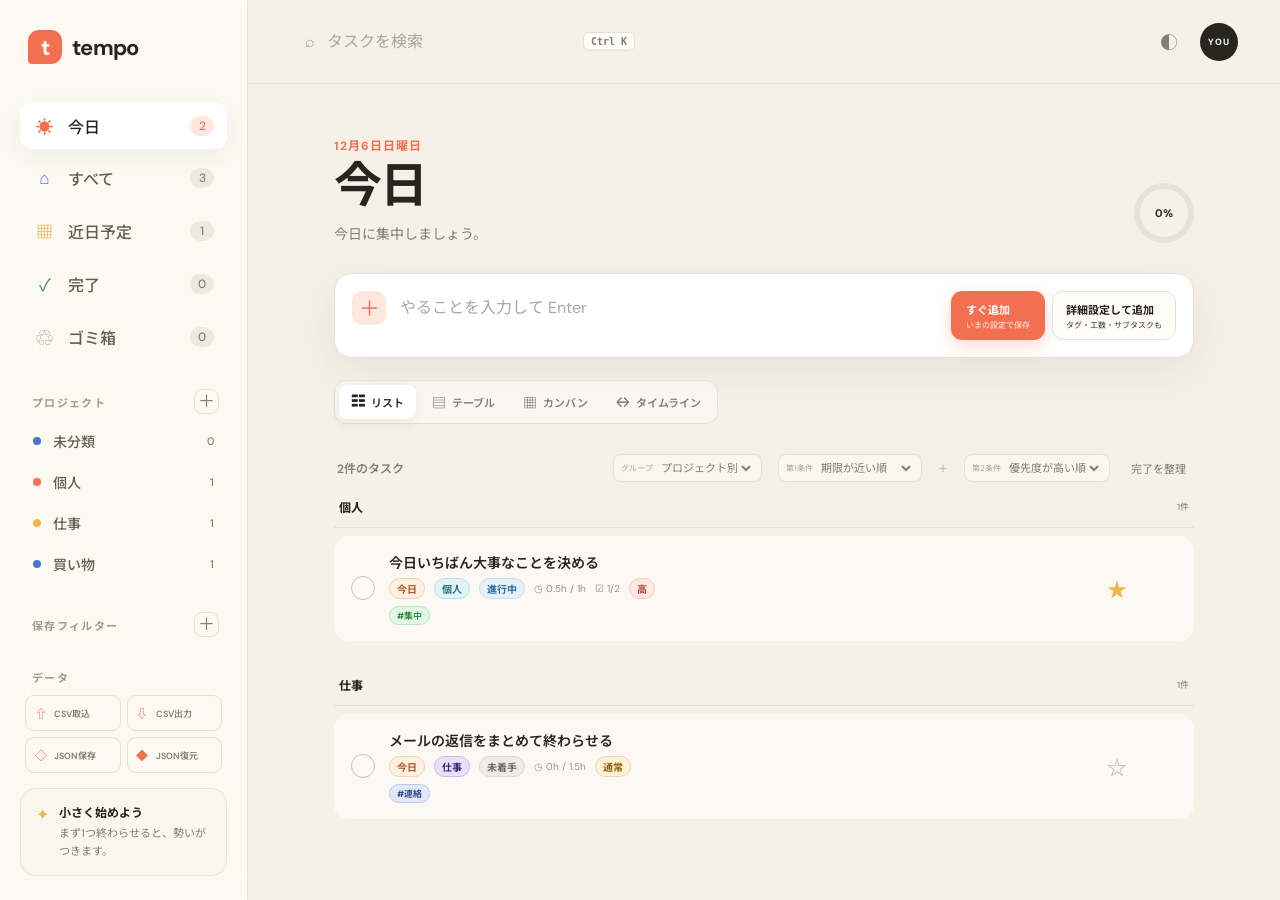
==== commit 5ec647ad: "Refine views filters and project grouping" ====
--- a/TODOList/index.html
+++ b/TODOList/index.html
@@ -38,7 +38,7 @@
             <span class="nav-count" data-count="all">0</span>
           </button>
           <button class="nav-item" data-view="upcoming">
-            <span class="nav-icon nav-icon--calendar">▦</span><span>予定</span>
+            <span class="nav-icon nav-icon--calendar">▦</span><span>近日予定</span>
             <span class="nav-count" data-count="upcoming">0</span>
           </button>
           <button class="nav-item" data-view="completed">
@@ -169,6 +169,13 @@
           <div class="list-toolbar" id="list-toolbar">
             <p id="task-summary">0件のタスク</p>
             <div class="toolbar-actions">
+              <label class="compact-select sort-control" id="group-control">
+                <span>グループ</span>
+                <select id="group-select" aria-label="グループ表示">
+                  <option value="project">プロジェクト別</option>
+                  <option value="none">グループなし</option>
+                </select>
+              </label>
               <label class="compact-select sort-control">
                 <span>第1条件</span>
                 <select id="sort-primary" aria-label="並べ替えの第1条件">
@@ -201,8 +208,8 @@
 
           <div class="empty-state" id="empty-state" hidden>
             <div class="empty-illustration"><span>✓</span></div>
-            <h2>いい流れです。</h2>
-            <p>ここに表示するタスクはありません。<br />思いついたら上から追加しましょう。</p>
+            <h2 id="empty-title">いい流れです。</h2>
+            <p id="empty-message">ここに表示するタスクはありません。<br />思いついたら上から追加しましょう。</p>
             <button class="primary-soft-button" id="focus-add" type="button">タスクを追加する</button>
           </div>
         </section>
@@ -330,11 +337,12 @@
       <form method="dialog" class="project-dialog-shell" id="filter-form">
         <header class="dialog-header">
           <div>
-            <p class="dialog-eyebrow">SAVED FILTER</p>
-            <h2>フィルターを保存</h2>
+            <p class="dialog-eyebrow" id="filter-dialog-eyebrow">SAVED FILTER</p>
+            <h2 id="filter-dialog-title">フィルターを保存</h2>
           </div>
           <button class="dialog-close" type="button" data-close-dialog="filter-dialog" aria-label="閉じる">×</button>
         </header>
+        <input type="hidden" id="filter-id" />
         <label class="field field--wide">
           <span>フィルター名</span>
           <input id="filter-name" maxlength="30" placeholder="例：今週の重要タスク" required />
@@ -351,7 +359,7 @@
           <span></span>
           <div>
             <button class="secondary-button" type="button" data-close-dialog="filter-dialog">キャンセル</button>
-            <button class="save-button" type="submit" value="default">保存する</button>
+            <button class="save-button" id="save-filter" type="submit" value="default">保存する</button>
           </div>
         </footer>
       </form>
--- a/TODOList/styles.css
+++ b/TODOList/styles.css
@@ -89,8 +89,9 @@
 .saved-filter-row.is-active { background: var(--surface-strong); box-shadow: 0 8px 24px rgba(57,48,33,.06); }
 .saved-filter-button { min-width: 0; flex: 1; }
 .saved-filter-button > span:nth-child(2) { overflow: hidden; text-overflow: ellipsis; white-space: nowrap; }
-.saved-filter-remove { width: 25px; height: 25px; flex: 0 0 auto; border: 0; border-radius: 7px; background: transparent; color: var(--muted); opacity: 0; }
-.saved-filter-row:hover .saved-filter-remove, .saved-filter-remove:focus { opacity: 1; }
+.saved-filter-edit, .saved-filter-remove { width: 25px; height: 25px; flex: 0 0 auto; border: 0; border-radius: 7px; background: transparent; color: var(--muted); opacity: 0; }
+.saved-filter-row:hover .saved-filter-edit, .saved-filter-row:hover .saved-filter-remove, .saved-filter-edit:focus, .saved-filter-remove:focus { opacity: 1; }
+.saved-filter-edit:hover { background: #e5f0fb; color: var(--blue); }
 .saved-filter-remove:hover { background: var(--accent-soft); color: var(--accent); }
 .dot { width: 8px; height: 8px; border-radius: 50%; }
 .dot--blue { background: var(--blue); }
@@ -155,7 +156,13 @@
 .sort-plus { color: #aaa69d; font-size: 10px; }
 
 .task-list { display: grid; gap: 9px; }
-.task-list[hidden], .table-view[hidden], .kanban-board[hidden], .timeline-view[hidden], .view-switcher[hidden], .list-toolbar[hidden] { display: none !important; }
+.quick-add[hidden], .task-list[hidden], .table-view[hidden], .kanban-board[hidden], .timeline-view[hidden], .view-switcher[hidden], .list-toolbar[hidden], .sort-control[hidden] { display: none !important; }
+.task-group { display: grid; gap: 8px; }
+.task-group + .task-group { margin-top: 22px; }
+.task-group-heading { display: flex; align-items: center; justify-content: space-between; min-height: 34px; padding: 0 5px 7px; border-bottom: 1px solid var(--line); }
+.task-group-heading h2 { margin: 0; font-size: 12px; font-weight: 750; }
+.task-group-heading span { color: var(--muted); font-size: 9px; }
+.task-group-stack { display: grid; gap: 8px; }
 .task-card { display: flex; align-items: center; gap: 14px; min-height: 76px; padding: 15px 16px; border: 1px solid transparent; border-radius: 15px; background: rgba(255,253,248,.74); transition: transform .2s, background .2s, border-color .2s, box-shadow .2s; animation: taskIn .3s ease both; }
 .task-card:hover { transform: translateY(-1px); background: var(--surface-strong); border-color: var(--line); box-shadow: 0 10px 26px rgba(55,48,33,.06); }
 @keyframes taskIn { from { opacity: 0; transform: translateY(8px); } }
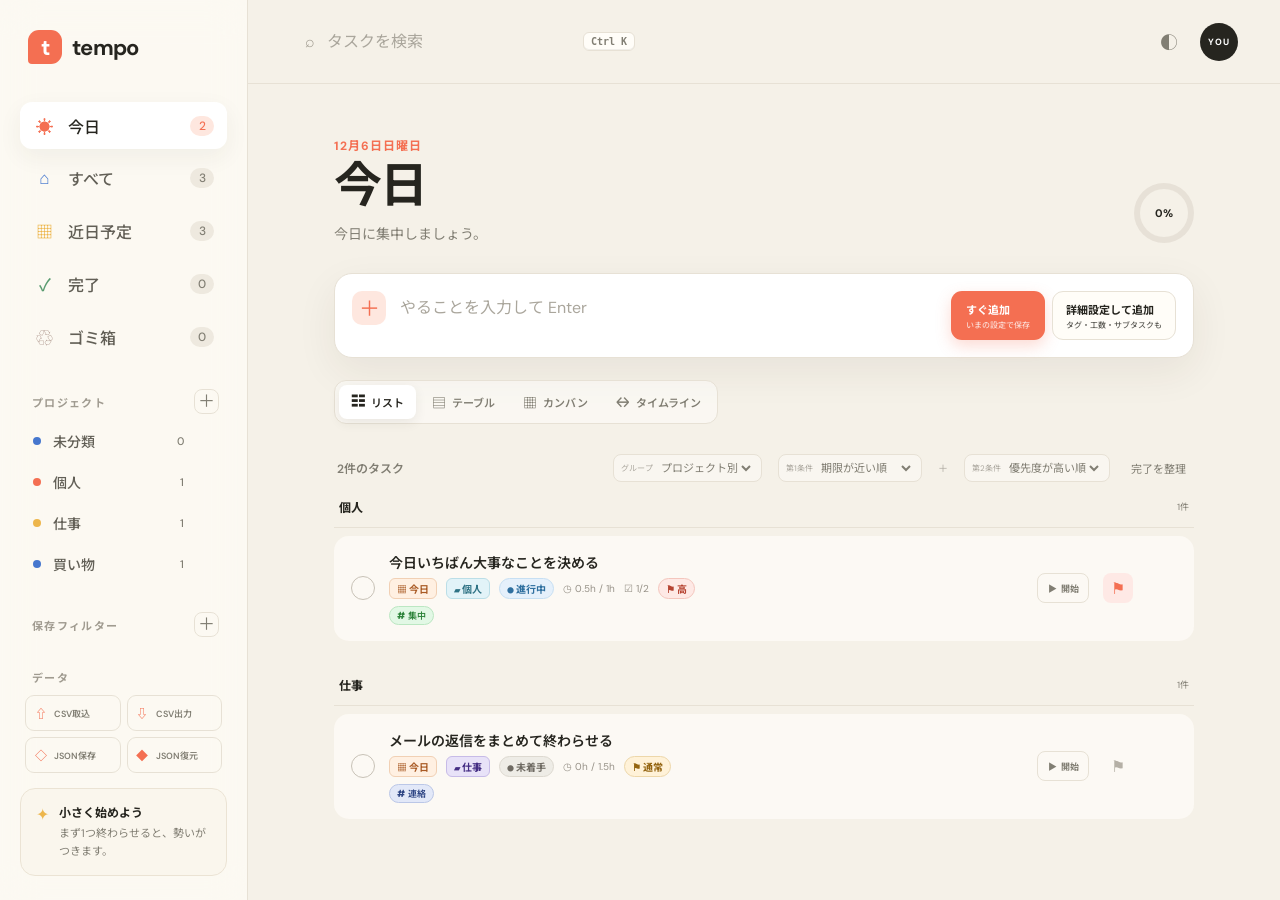
==== commit 7abab194: "Add calendar favorites and task timers" ====
--- a/TODOList/index.html
+++ b/TODOList/index.html
@@ -50,6 +50,11 @@
             <span class="nav-count" data-count="trash">0</span>
           </button>
         </nav>
+
+        <div class="sidebar-section favorite-section" id="favorite-project-section" hidden>
+          <p class="sidebar-label">お気に入り</p>
+          <div id="favorite-project-navigation"></div>
+        </div>
 
         <div class="sidebar-section">
           <div class="sidebar-section-heading">
@@ -205,6 +210,7 @@
           <div class="table-view" id="table-view" aria-live="polite" hidden></div>
           <div class="kanban-board" id="kanban-board" aria-live="polite" hidden></div>
           <div class="timeline-view" id="timeline-view" aria-live="polite" hidden></div>
+          <div class="upcoming-calendar" id="upcoming-calendar" aria-live="polite" hidden></div>
 
           <div class="empty-state" id="empty-state" hidden>
             <div class="empty-illustration"><span>✓</span></div>
@@ -234,7 +240,8 @@
           </div>
           <div class="tag-row"></div>
         </div>
-        <button class="star-button" aria-label="優先度を切り替える">☆</button>
+        <button class="task-timer-button" type="button" aria-label="時間計測を開始"><span class="timer-icon">▶</span><span class="timer-value">開始</span></button>
+        <button class="priority-button" type="button" aria-label="優先度を切り替える">⚑</button>
         <button class="more-button" aria-label="タスクを編集">•••</button>
       </article>
     </template>
@@ -304,6 +311,13 @@
           <div class="effort-heading">
             <div><span class="section-icon">◷</span><strong>工数管理</strong></div>
             <span id="effort-balance"></span>
+          </div>
+          <div class="timer-panel" id="timer-panel">
+            <div>
+              <strong id="timer-display">00:00:00</strong>
+              <small>開始から停止までを実績時間へ自動加算します</small>
+            </div>
+            <button id="toggle-task-timer" type="button"><span>▶</span> 計測を開始</button>
           </div>
           <div class="field-grid field-grid--effort">
             <label class="field"><span>見積時間</span><div class="number-input"><input id="edit-estimate" type="number" min="0" max="999" step="0.5" /><b>時間</b></div></label>
@@ -378,6 +392,7 @@
           <span>プロジェクト名</span>
           <input id="new-project-name" maxlength="30" autocomplete="off" placeholder="例：旅行の準備" required />
         </label>
+        <label class="favorite-project-option"><input id="new-project-favorite" type="checkbox" /> <span>お気に入りに追加して上部へ表示</span></label>
         <p class="project-dialog-help">追加後、そのプロジェクトを開いた状態になります。</p>
         <footer class="dialog-footer project-dialog-footer">
           <span></span>
--- a/TODOList/styles.css
+++ b/TODOList/styles.css
@@ -83,8 +83,18 @@
 .nav-item.is-active .nav-count { background: var(--accent-soft); color: var(--accent); }
 
 .sidebar-section { margin-top: 32px; }
+.favorite-section { margin-top: 26px; padding-bottom: 4px; border-bottom: 1px solid var(--line); }
+.favorite-section[hidden] { display: none; }
 .sidebar-label { margin: 0 12px 10px; color: #a09b90; font-size: 11px; font-weight: 700; letter-spacing: .12em; text-transform: uppercase; }
 .list-item { padding-block: 9px; font-size: 14px; }
+.project-row { display: flex; align-items: center; gap: 2px; border-radius: 12px; }
+.project-row.is-active { background: var(--surface-strong); box-shadow: 0 8px 24px rgba(57,48,33,.06); }
+.project-link { min-width: 0; flex: 1; }
+.project-name { overflow: hidden; text-overflow: ellipsis; white-space: nowrap; }
+.project-favorite-marker { width: 9px; flex: 0 0 auto; color: var(--yellow); font-size: 11px; }
+.project-favorite-button { width: 28px; height: 28px; flex: 0 0 auto; border: 0; border-radius: 8px; background: transparent; color: #aaa69d; opacity: 0; }
+.project-row:hover .project-favorite-button, .project-favorite-button:focus, .project-favorite-button.is-favorite { opacity: 1; }
+.project-favorite-button:hover, .project-favorite-button.is-favorite { background: #fff2d8; color: #a66c00; }
 .saved-filter-row { display: flex; align-items: center; gap: 2px; border-radius: 12px; }
 .saved-filter-row.is-active { background: var(--surface-strong); box-shadow: 0 8px 24px rgba(57,48,33,.06); }
 .saved-filter-button { min-width: 0; flex: 1; }
@@ -117,6 +127,7 @@
 .avatar { width: 38px; height: 38px; display: grid; place-items: center; border-radius: 50%; background: #26251f; color: white; font-size: 9px; font-weight: 700; letter-spacing: .08em; }
 
 .content-wrap { width: min(860px, calc(100% - 64px)); margin: 0 auto; padding: 52px 0 80px; }
+body.is-upcoming .content-wrap { width: min(1120px, calc(100% - 64px)); }
 .page-heading { display: flex; align-items: flex-end; justify-content: space-between; margin-bottom: 30px; }
 .eyebrow { margin: 0 0 6px; color: var(--accent); font-size: 12px; font-weight: 700; letter-spacing: .08em; }
 h1 { margin: 0; font-size: clamp(34px, 4vw, 48px); line-height: 1.1; letter-spacing: -.05em; }
@@ -156,7 +167,7 @@
 .sort-plus { color: #aaa69d; font-size: 10px; }
 
 .task-list { display: grid; gap: 9px; }
-.quick-add[hidden], .task-list[hidden], .table-view[hidden], .kanban-board[hidden], .timeline-view[hidden], .view-switcher[hidden], .list-toolbar[hidden], .sort-control[hidden] { display: none !important; }
+.quick-add[hidden], .task-list[hidden], .table-view[hidden], .kanban-board[hidden], .timeline-view[hidden], .upcoming-calendar[hidden], .view-switcher[hidden], .list-toolbar[hidden], .sort-control[hidden], .progress-ring[hidden], .timer-panel[hidden] { display: none !important; }
 .task-group { display: grid; gap: 8px; }
 .task-group + .task-group { margin-top: 22px; }
 .task-group-heading { display: flex; align-items: center; justify-content: space-between; min-height: 34px; padding: 0 5px 7px; border-bottom: 1px solid var(--line); }
@@ -174,6 +185,10 @@
 .task-meta { display: flex; flex-wrap: wrap; align-items: center; gap: 9px; margin-top: 6px; color: #969187; font-size: 10px; }
 .task-date.is-overdue { color: var(--accent); font-weight: 700; }
 .task-project-label, .status-label, .priority-label { padding: 2px 7px; border: 1px solid transparent; border-radius: 99px; font-weight: 700; }
+.task-project-label { border-radius: 6px; }
+.task-project-label::before { content: "▰ "; font-size: .82em; }
+.status-label::before { content: "● "; font-size: .7em; }
+.priority-label::before { content: "⚑ "; }
 .status-label[data-value="todo"], .table-color-field[data-color-type="status"][data-value="todo"] { --value-bg: #eeece6; --value-text: #6f6b63; --value-border: #ddd9d0; }
 .status-label[data-value="doing"], .table-color-field[data-color-type="status"][data-value="doing"] { --value-bg: #e5f0fb; --value-text: #2f6f9f; --value-border: #c6dff3; }
 .status-label[data-value="done"], .table-color-field[data-color-type="status"][data-value="done"] { --value-bg: #e5f3e9; --value-text: #39794b; --value-border: #c7e3ce; }
@@ -188,11 +203,17 @@
 .task-date[data-tone="future"], .table-color-field[data-color-type="due"][data-value="future"] { --value-bg: #eeeafb; --value-text: #6550a5; --value-border: #d8cff2; }
 .task-date[data-tone="done"], .table-color-field[data-color-type="due"][data-value="done"] { --value-bg: #e5f3e9; --value-text: #39794b; --value-border: #c7e3ce; }
 .task-date[data-tone="none"], .table-color-field[data-color-type="due"][data-value="none"] { --value-bg: #f2f0eb; --value-text: #817c73; --value-border: #e2ded6; }
-.task-date[data-tone] { padding: 2px 7px; border: 1px solid var(--value-border); border-radius: 99px; background: var(--value-bg); color: var(--value-text); font-weight: 700; }
-.repeat-label { padding: 2px 7px; border-radius: 99px; background: #eeeafb; color: #6550a5; font-weight: 700; }
-.star-button, .more-button { flex: 0 0 auto; display: grid; place-items: center; border: 0; background: transparent; color: #b5b0a6; }
-.star-button { width: 32px; height: 32px; font-size: 20px; }
-.star-button.is-high { color: var(--yellow); }
+.task-date[data-tone] { padding: 2px 7px; border: 1px solid var(--value-border); border-radius: 6px; background: var(--value-bg); color: var(--value-text); font-weight: 700; }
+.task-date::before { content: "▦ "; }
+.repeat-label { padding: 1px 4px; border: 1px dashed #bcb1db; border-radius: 4px; background: transparent; color: #6550a5; font-weight: 700; }
+.repeat-label::before { content: "↻ "; font-size: 1.1em; }
+.repeat-label[hidden], .effort-label[hidden], .subtask-label[hidden] { display: none !important; }
+.priority-button, .more-button { flex: 0 0 auto; display: grid; place-items: center; border: 0; background: transparent; color: #b5b0a6; }
+.priority-button { width: 30px; height: 30px; border-radius: 8px; font-size: 16px; }
+.priority-button.is-high { background: #fee9e5; color: var(--accent); }
+.task-timer-button { min-width: 52px; height: 30px; display: inline-flex; align-items: center; justify-content: center; gap: 4px; padding: 0 7px; border: 1px solid var(--line); border-radius: 8px; background: transparent; color: var(--muted); font-size: 9px; font-weight: 700; }
+.task-timer-button:hover { border-color: var(--blue); color: var(--blue); }
+.task-timer-button.is-running { border-color: #b9d8c2; background: #e5f3e9; color: #39794b; font-variant-numeric: tabular-nums; }
 .more-button { width: 30px; height: 30px; font-size: 12px; letter-spacing: 1px; opacity: 0; transition: opacity .2s, color .2s; }
 .task-card:hover .more-button, .more-button:focus { opacity: 1; }
 .more-button:hover { color: var(--accent); }
@@ -290,7 +311,9 @@
   .add-actions button { flex: 1; text-align: center; }
   .option-chip { font-size: 10px; }
   .task-card { min-height: 72px; }
-  .star-button { display: none; }
+  .priority-button { display: none; }
+  .task-timer-button { min-width: 30px; padding-inline: 6px; }
+  .task-timer-button .timer-value { display: none; }
 }
 
 @media (prefers-reduced-motion: reduce) {
@@ -351,7 +374,8 @@
 
 .tag-row { display: flex; flex-wrap: wrap; gap: 5px; margin-top: 7px; }
 .tag-row:empty { display: none; }
-.tag-pill { padding: 2px 7px; border: 1px solid transparent; border-radius: 99px; font-size: 9px; font-weight: 600; }
+.tag-pill { display: inline-flex; align-items: center; gap: 3px; padding: 2px 7px; border: 1px solid transparent; border-radius: 99px; font-size: 9px; font-weight: 600; }
+.tag-pill > span:first-child { font-size: 1.1em; font-weight: 800; }
 .effort-label::before { content: "◷ "; }
 .subtask-label::before { content: "☑ "; }
 .task-card { cursor: default; }
@@ -396,6 +420,33 @@
 .timeline-task strong { display: block; font-size: 10px; line-height: 1.45; }
 .timeline-task span { display: block; margin-top: 6px; color: var(--muted); font-size: 8px; }
 .timeline-undated { display: flex; align-items: center; gap: 8px; margin-top: 10px; color: var(--muted); font-size: 10px; }
+
+.upcoming-calendar { margin-top: 4px; }
+.upcoming-calendar:not([hidden]) { display: block; }
+.calendar-toolbar { display: flex; align-items: center; justify-content: space-between; gap: 14px; margin-bottom: 14px; }
+.calendar-range strong, .calendar-range span { display: block; }
+.calendar-range strong { font-size: 14px; }
+.calendar-range span { margin-top: 3px; color: var(--muted); font-size: 9px; }
+.calendar-actions { display: inline-flex; overflow: hidden; border: 1px solid var(--line); border-radius: 10px; background: var(--surface-strong); }
+.calendar-actions button { min-width: 36px; height: 34px; padding: 0 10px; border: 0; border-right: 1px solid var(--line); background: transparent; color: var(--muted); font-size: 11px; font-weight: 700; }
+.calendar-actions button:last-child { border-right: 0; }
+.calendar-actions button:hover { background: var(--accent-soft); color: var(--accent); }
+.upcoming-calendar-grid { display: grid; grid-template-columns: repeat(7, minmax(125px, 1fr)); min-width: 900px; overflow: hidden; border: 1px solid var(--line); border-radius: 16px; background: var(--surface); }
+.upcoming-calendar { overflow-x: auto; padding-bottom: 10px; }
+.calendar-day { min-height: 400px; border-right: 1px solid var(--line); background: rgba(255,255,255,.2); }
+.calendar-day:last-child { border-right: 0; }
+.calendar-day.is-today { background: rgba(254,231,223,.35); }
+.calendar-day-heading { display: flex; align-items: center; justify-content: space-between; height: 54px; padding: 0 11px; border-bottom: 1px solid var(--line); }
+.calendar-day-heading span { color: var(--muted); font-size: 10px; }
+.calendar-day-heading strong { width: 27px; height: 27px; display: grid; place-items: center; border-radius: 50%; font-size: 12px; }
+.calendar-day.is-today .calendar-day-heading strong { background: var(--accent); color: white; }
+.calendar-task-list { display: grid; align-content: start; gap: 6px; padding: 8px; }
+.calendar-task { width: 100%; padding: 8px; overflow: hidden; border: 1px solid transparent; border-left-width: 3px !important; border-radius: 8px; background: var(--surface-strong) !important; color: var(--text) !important; text-align: left; }
+.calendar-task:hover { transform: translateY(-1px); box-shadow: 0 5px 13px rgba(55,48,33,.08); }
+.calendar-task strong, .calendar-task span { display: block; overflow: hidden; text-overflow: ellipsis; white-space: nowrap; }
+.calendar-task strong { font-size: 10px; }
+.calendar-task span { margin-top: 5px; color: var(--muted); font-size: 8px; }
+.calendar-day-empty { padding: 8px 3px; color: #b5b0a6; font-size: 8px; }
 
 .task-dialog, .project-dialog, .import-dialog { max-height: calc(100vh - 30px); padding: 0; border: 1px solid var(--line); border-radius: 22px; background: var(--surface); color: var(--text); box-shadow: 0 25px 80px rgba(30,27,21,.24); }
 .task-dialog { width: min(620px, calc(100% - 30px)); }
@@ -422,6 +473,14 @@
 .effort-heading > span, .subtask-heading > span { color: var(--muted); font-size: 9px; }
 .section-icon { color: var(--accent); font-size: 14px; }
 .field-grid--effort { margin-top: 12px; }
+.timer-panel { display: flex; align-items: center; justify-content: space-between; gap: 12px; margin-top: 13px; padding: 11px 12px; border-radius: 11px; background: var(--surface-strong); }
+.timer-panel strong, .timer-panel small { display: block; }
+.timer-panel strong { font-size: 19px; font-variant-numeric: tabular-nums; letter-spacing: .04em; }
+.timer-panel small { margin-top: 3px; color: var(--muted); font-size: 8px; }
+.timer-panel button { flex: 0 0 auto; padding: 8px 11px; border: 1px solid #c8d9ed; border-radius: 9px; background: #e5f0fb; color: #2f6f9f; font-size: 9px; font-weight: 700; }
+.timer-panel button.is-running { border-color: #b9d8c2; background: #e5f3e9; color: #39794b; }
+.favorite-project-option { display: flex; align-items: center; gap: 7px; margin-top: 13px; color: var(--muted); font-size: 10px; }
+.favorite-project-option input { accent-color: var(--yellow); }
 .number-input { position: relative; }
 .number-input input { padding-right: 42px; }
 .number-input b { position: absolute; right: 11px; top: 50%; color: var(--muted); font-size: 9px; transform: translateY(-50%); }
@@ -478,7 +537,16 @@
 body.is-dark .timeline-day.is-today { background: rgba(85,53,46,.38); }
 body.is-dark .effort-panel, body.is-dark .subtask-editor { background: #272825; }
 body.is-dark .task-card.is-completed { background: #252623; }
-body.is-dark .repeat-label { background: #342f49; color: #b8a8ee; }
+body.is-dark .repeat-label { border-color: #655a86; background: transparent; color: #b8a8ee; }
+body.is-dark .project-row.is-active, body.is-dark .saved-filter-row.is-active { background: #30312d; }
+body.is-dark .project-favorite-button.is-favorite { background: #493d25; color: #f3c45e; }
+body.is-dark .upcoming-calendar-grid { border-color: #3b3c37; background: #272825; }
+body.is-dark .calendar-day { border-color: #3b3c37; background: #292a27; }
+body.is-dark .calendar-day.is-today { background: rgba(85,53,46,.38); }
+body.is-dark .calendar-day-heading { border-color: #3b3c37; }
+body.is-dark .calendar-actions, body.is-dark .calendar-task, body.is-dark .timer-panel { border-color: #41423d; background: #30312e !important; }
+body.is-dark .calendar-actions button { border-color: #41423d; }
+body.is-dark .task-timer-button { border-color: #464741; }
 body.is-dark .saved-filter-row.is-active { background: #30312d; }
 body.is-dark .trash-actions button { border-color: #464741; }
 body.is-dark .project-add-button { border-color: #464741; color: #b7b3a9; }
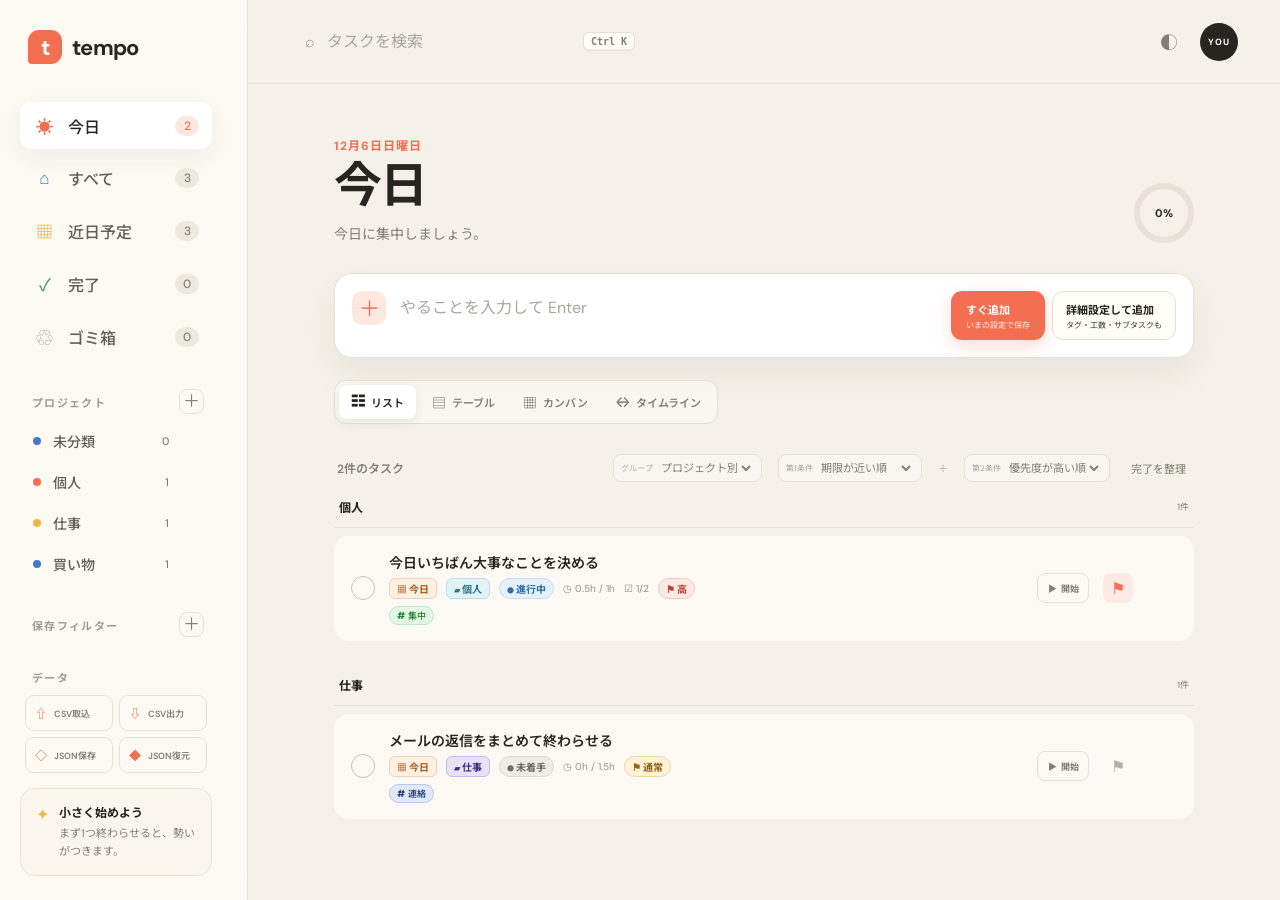
==== commit cf06e6b0: "Fix sidebar scrolling and expand grouping" ====
--- a/TODOList/index.html
+++ b/TODOList/index.html
@@ -178,6 +178,8 @@
                 <span>グループ</span>
                 <select id="group-select" aria-label="グループ表示">
                   <option value="project">プロジェクト別</option>
+                  <option value="tag">タグ別</option>
+                  <option value="priority">優先度別</option>
                   <option value="none">グループなし</option>
                 </select>
               </label>
@@ -365,7 +367,7 @@
           <label class="field"><span>プロジェクト</span><select id="filter-project"></select></label>
           <label class="field"><span>ステータス</span><select id="filter-status"><option value="any">すべて</option><option value="todo">未着手</option><option value="doing">進行中</option><option value="done">完了</option></select></label>
           <label class="field"><span>優先度</span><select id="filter-priority"><option value="any">すべて</option><option value="high">高</option><option value="normal">通常</option><option value="low">低</option></select></label>
-          <label class="field"><span>期限</span><select id="filter-due"><option value="any">すべて</option><option value="overdue">期限切れ</option><option value="today">今日</option><option value="week">今後7日</option><option value="none">期限なし</option></select></label>
+          <label class="field"><span>期限</span><select id="filter-due"><option value="any">すべて</option><option value="overdue">期限切れ</option><option value="today">今日</option><option value="tomorrow">明日</option><option value="week">今後7日</option><option value="none">期限なし</option></select></label>
           <label class="field"><span>タグ</span><input id="filter-tag" maxlength="30" placeholder="例：重要" /></label>
         </div>
         <p class="project-dialog-help">指定した条件はすべて組み合わせて絞り込みます。</p>
--- a/TODOList/styles.css
+++ b/TODOList/styles.css
@@ -44,6 +44,9 @@
   height: 100vh;
   display: flex;
   flex-direction: column;
+  overflow-y: auto;
+  overscroll-behavior: contain;
+  scrollbar-gutter: stable;
   padding: 30px 20px 24px;
   border-right: 1px solid var(--line);
   background: rgba(255, 253, 248, 0.66);
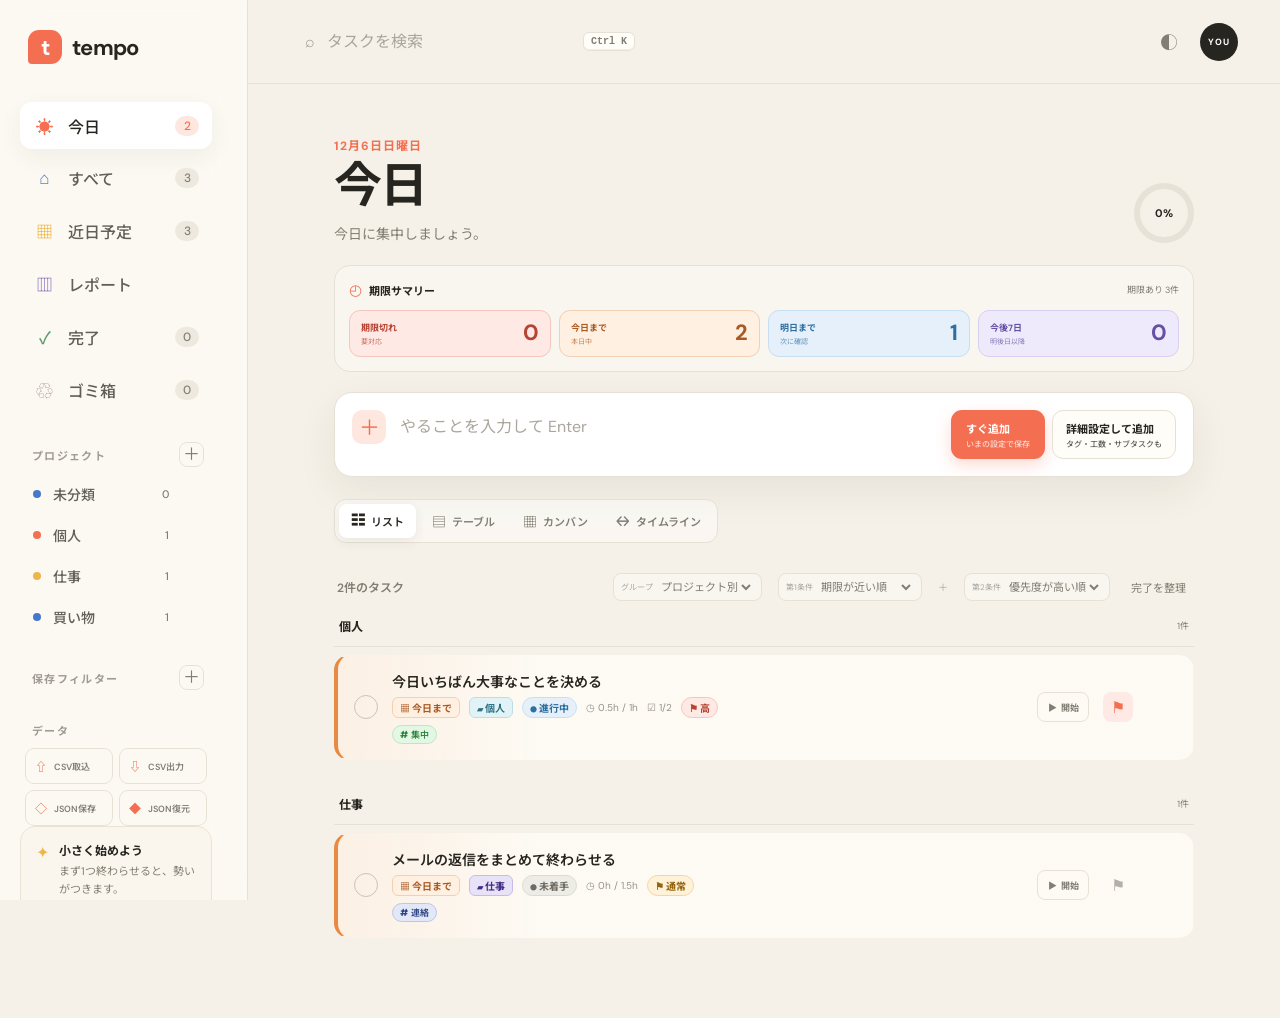
==== commit aeb12fc8: "Add deadline insights and reports" ====
--- a/TODOList/index.html
+++ b/TODOList/index.html
@@ -41,6 +41,9 @@
             <span class="nav-icon nav-icon--calendar">▦</span><span>近日予定</span>
             <span class="nav-count" data-count="upcoming">0</span>
           </button>
+          <button class="nav-item" data-view="report">
+            <span class="nav-icon nav-icon--report">▥</span><span>レポート</span>
+          </button>
           <button class="nav-item" data-view="completed">
             <span class="nav-icon nav-icon--check">✓</span><span>完了</span>
             <span class="nav-count" data-count="completed">0</span>
@@ -117,6 +120,19 @@
               <span id="progress-value">0%</span>
             </div>
           </div>
+
+          <section class="deadline-summary" id="deadline-summary" aria-label="期限サマリー">
+            <header class="deadline-summary-heading">
+              <div><span aria-hidden="true">◴</span><strong>期限サマリー</strong></div>
+              <small id="deadline-total">期限あり 0件</small>
+            </header>
+            <div class="deadline-summary-grid">
+              <div class="deadline-stat deadline-stat--overdue"><span>期限切れ</span><strong data-deadline-count="overdue">0</strong><small>要対応</small></div>
+              <div class="deadline-stat deadline-stat--today"><span>今日まで</span><strong data-deadline-count="today">0</strong><small>本日中</small></div>
+              <div class="deadline-stat deadline-stat--tomorrow"><span>明日まで</span><strong data-deadline-count="tomorrow">0</strong><small>次に確認</small></div>
+              <div class="deadline-stat deadline-stat--week"><span>今後7日</span><strong data-deadline-count="week">0</strong><small>明後日以降</small></div>
+            </div>
+          </section>
 
           <form class="quick-add" id="task-form">
             <button type="button" class="add-symbol" tabindex="-1" aria-hidden="true">＋</button>
@@ -213,6 +229,7 @@
           <div class="kanban-board" id="kanban-board" aria-live="polite" hidden></div>
           <div class="timeline-view" id="timeline-view" aria-live="polite" hidden></div>
           <div class="upcoming-calendar" id="upcoming-calendar" aria-live="polite" hidden></div>
+          <div class="report-view" id="report-view" aria-live="polite" hidden></div>
 
           <div class="empty-state" id="empty-state" hidden>
             <div class="empty-illustration"><span>✓</span></div>
--- a/TODOList/styles.css
+++ b/TODOList/styles.css
@@ -80,6 +80,7 @@
 .nav-icon--sun { color: var(--accent); }
 .nav-icon--inbox { color: var(--blue); }
 .nav-icon--calendar { color: var(--yellow); }
+.nav-icon--report { color: #8b6fc0; }
 .nav-icon--check { color: var(--green); }
 .nav-icon--trash { color: #9a7d72; }
 .nav-count { margin-left: auto; min-width: 24px; padding: 2px 7px; border-radius: 99px; background: #eee9df; color: var(--muted); font-size: 12px; text-align: center; }
@@ -139,6 +140,23 @@
 .progress-ring::before { content: ""; position: absolute; width: 48px; height: 48px; border-radius: 50%; background: var(--bg); }
 .progress-ring span { position: relative; font-size: 11px; font-weight: 700; }
 
+.deadline-summary { margin: -8px 0 20px; padding: 14px; border: 1px solid var(--line); border-radius: 16px; background: rgba(255,255,255,.34); }
+.deadline-summary[hidden] { display: none; }
+.deadline-summary-heading { display: flex; align-items: center; justify-content: space-between; margin-bottom: 10px; }
+.deadline-summary-heading > div { display: flex; align-items: center; gap: 7px; font-size: 11px; }
+.deadline-summary-heading > div > span { color: var(--accent); font-size: 15px; }
+.deadline-summary-heading small { color: var(--muted); font-size: 9px; }
+.deadline-summary-grid { display: grid; grid-template-columns: repeat(4, 1fr); gap: 8px; }
+.deadline-stat { display: grid; grid-template-columns: 1fr auto; align-items: center; gap: 2px 8px; min-width: 0; padding: 10px 11px; border: 1px solid transparent; border-radius: 11px; }
+.deadline-stat > span { font-size: 9px; font-weight: 700; }
+.deadline-stat > strong { grid-row: span 2; font-size: 22px; line-height: 1; }
+.deadline-stat > small { color: inherit; font-size: 7px; opacity: .7; }
+.deadline-stat--overdue { border-color: #f4c6bd; background: #fee9e5; color: #b64432; }
+.deadline-stat--today { border-color: #f1d0b4; background: #fff0e2; color: #a95a24; }
+.deadline-stat--tomorrow { border-color: #c6dff3; background: #e5f0fb; color: #2f6f9f; }
+.deadline-stat--week { border-color: #d8cff2; background: #eeeafb; color: #6550a5; }
+.deadline-summary.has-overdue .deadline-stat--overdue { box-shadow: 0 0 0 2px rgba(182,68,50,.1); }
+
 .quick-add { display: flex; align-items: flex-start; gap: 12px; padding: 17px; border: 1px solid var(--line); border-radius: var(--radius); background: var(--surface-strong); box-shadow: var(--shadow); }
 .add-symbol { flex: 0 0 auto; width: 34px; height: 34px; display: grid; place-items: center; border: 0; border-radius: 10px; background: var(--accent-soft); color: var(--accent); font-size: 21px; }
 .quick-add-main { min-width: 0; flex: 1; }
@@ -170,7 +188,7 @@
 .sort-plus { color: #aaa69d; font-size: 10px; }
 
 .task-list { display: grid; gap: 9px; }
-.quick-add[hidden], .task-list[hidden], .table-view[hidden], .kanban-board[hidden], .timeline-view[hidden], .upcoming-calendar[hidden], .view-switcher[hidden], .list-toolbar[hidden], .sort-control[hidden], .progress-ring[hidden], .timer-panel[hidden] { display: none !important; }
+.quick-add[hidden], .task-list[hidden], .table-view[hidden], .kanban-board[hidden], .timeline-view[hidden], .upcoming-calendar[hidden], .report-view[hidden], .view-switcher[hidden], .list-toolbar[hidden], .sort-control[hidden], .progress-ring[hidden], .timer-panel[hidden] { display: none !important; }
 .task-group { display: grid; gap: 8px; }
 .task-group + .task-group { margin-top: 22px; }
 .task-group-heading { display: flex; align-items: center; justify-content: space-between; min-height: 34px; padding: 0 5px 7px; border-bottom: 1px solid var(--line); }
@@ -179,6 +197,10 @@
 .task-group-stack { display: grid; gap: 8px; }
 .task-card { display: flex; align-items: center; gap: 14px; min-height: 76px; padding: 15px 16px; border: 1px solid transparent; border-radius: 15px; background: rgba(255,253,248,.74); transition: transform .2s, background .2s, border-color .2s, box-shadow .2s; animation: taskIn .3s ease both; }
 .task-card:hover { transform: translateY(-1px); background: var(--surface-strong); border-color: var(--line); box-shadow: 0 10px 26px rgba(55,48,33,.06); }
+.task-card[data-due-tone="overdue"] { border-left: 4px solid #d85643; background: linear-gradient(90deg, rgba(254,233,229,.75), rgba(255,253,248,.74) 24%); }
+.task-card[data-due-tone="today"] { border-left: 4px solid #e78a44; background: linear-gradient(90deg, rgba(255,240,226,.72), rgba(255,253,248,.74) 24%); }
+.task-card[data-due-tone="tomorrow"] { border-left: 4px solid #4f88bd; }
+.task-card[data-due-tone="week"] { border-left: 4px solid #8771c2; }
 @keyframes taskIn { from { opacity: 0; transform: translateY(8px); } }
 .task-check { flex: 0 0 auto; width: 24px; height: 24px; display: grid; place-items: center; padding: 0; border: 1.5px solid #c8c2b7; border-radius: 50%; background: transparent; color: transparent; transition: .2s; }
 .task-check:hover { border-color: var(--accent); color: var(--accent); background: var(--accent-soft); }
@@ -203,6 +225,7 @@
 .task-date[data-tone="overdue"], .table-color-field[data-color-type="due"][data-value="overdue"] { --value-bg: #fee9e5; --value-text: #b64432; --value-border: #f4c6bd; }
 .task-date[data-tone="today"], .table-color-field[data-color-type="due"][data-value="today"] { --value-bg: #fff0e2; --value-text: #a95a24; --value-border: #f1d0b4; }
 .task-date[data-tone="tomorrow"], .table-color-field[data-color-type="due"][data-value="tomorrow"] { --value-bg: #e5f0fb; --value-text: #2f6f9f; --value-border: #c6dff3; }
+.task-date[data-tone="week"], .table-color-field[data-color-type="due"][data-value="week"] { --value-bg: #eeeafb; --value-text: #6550a5; --value-border: #d8cff2; }
 .task-date[data-tone="future"], .table-color-field[data-color-type="due"][data-value="future"] { --value-bg: #eeeafb; --value-text: #6550a5; --value-border: #d8cff2; }
 .task-date[data-tone="done"], .table-color-field[data-color-type="due"][data-value="done"] { --value-bg: #e5f3e9; --value-text: #39794b; --value-border: #c7e3ce; }
 .task-date[data-tone="none"], .table-color-field[data-color-type="due"][data-value="none"] { --value-bg: #f2f0eb; --value-text: #817c73; --value-border: #e2ded6; }
@@ -231,6 +254,46 @@
 .empty-state p { margin: 0; color: var(--muted); font-size: 13px; line-height: 1.75; }
 .primary-soft-button { margin-top: 18px; padding: 10px 16px; border: 0; border-radius: 10px; background: var(--accent-soft); color: var(--accent); font-size: 12px; font-weight: 700; }
 
+.report-view { display: grid; grid-template-columns: repeat(2, minmax(0, 1fr)); gap: 14px; margin-top: 4px; }
+.report-view:not([hidden]) { display: grid; }
+.report-card { min-width: 0; padding: 17px; border: 1px solid var(--line); border-radius: 16px; background: var(--surface); box-shadow: 0 8px 24px rgba(55,48,33,.035); }
+.report-card--wide { grid-column: 1 / -1; }
+.report-card-heading { margin-bottom: 16px; }
+.report-card-heading h2 { margin: 0; font-size: 13px; }
+.report-card-heading p { margin: 4px 0 0; color: var(--muted); font-size: 8px; }
+.status-chart { display: flex; align-items: center; justify-content: center; gap: 27px; min-height: 150px; }
+.report-donut { width: 126px; height: 126px; display: grid; place-items: center; flex: 0 0 auto; border-radius: 50%; }
+.report-donut > div { width: 82px; height: 82px; display: grid; place-content: center; border-radius: 50%; background: var(--surface); text-align: center; }
+.report-donut strong, .report-donut span { display: block; }
+.report-donut strong { font-size: 22px; }
+.report-donut span { margin-top: 2px; color: var(--muted); font-size: 8px; }
+.report-legend { display: grid; gap: 10px; min-width: 120px; }
+.report-legend > div { display: grid; grid-template-columns: 8px 1fr auto; align-items: center; gap: 7px; font-size: 9px; }
+.legend-dot { width: 8px; height: 8px; border-radius: 50%; background: #9b978e; }
+.legend-dot--doing { background: var(--blue); }
+.legend-dot--done { background: var(--green); }
+.report-bar-row { display: grid; grid-template-columns: minmax(62px, 90px) 1fr 34px; align-items: center; gap: 9px; margin: 11px 0; font-size: 9px; }
+.report-bar-row > span { overflow: hidden; text-overflow: ellipsis; white-space: nowrap; }
+.report-bar-row > strong { color: var(--muted); font-size: 8px; text-align: right; }
+.report-bar-track { height: 8px; overflow: hidden; border-radius: 99px; background: #ede9e1; }
+.report-bar-track > span { display: block; height: 100%; border-radius: inherit; background: var(--blue); }
+.report-bar-track--high > span { background: #d85643; }
+.report-bar-track--normal > span { background: #e6ad42; }
+.report-bar-track--low > span { background: #87929a; }
+.report-empty { margin: 24px 0; color: var(--muted); font-size: 10px; text-align: center; }
+.effort-summary-grid { display: grid; grid-template-columns: repeat(3, 1fr); gap: 8px; }
+.effort-summary-item { padding: 14px 10px; border-radius: 11px; background: #f4f1ea; }
+.effort-summary-item span, .effort-summary-item strong { display: block; }
+.effort-summary-item span { color: var(--muted); font-size: 8px; }
+.effort-summary-item strong { margin-top: 6px; font-size: 16px; }
+.effort-summary-item--actual { background: #e5f0fb; color: #2f6f9f; }
+.effort-summary-item--difference { background: #eeeafb; color: #6550a5; }
+.completion-chart { height: 180px; display: grid; grid-template-columns: repeat(7, 1fr); align-items: end; gap: 12px; padding-top: 8px; }
+.completion-column { height: 100%; display: grid; grid-template-rows: 18px 1fr 17px; align-items: end; text-align: center; }
+.completion-column strong { color: var(--muted); font-size: 8px; }
+.completion-column > span { width: min(38px, 70%); min-height: 3px; justify-self: center; border-radius: 7px 7px 3px 3px; background: linear-gradient(180deg, var(--green), #80b691); }
+.completion-column small { color: var(--muted); font-size: 7px; }
+
 .toast { position: fixed; left: 50%; bottom: 25px; z-index: 50; display: flex; align-items: center; gap: 12px; padding: 11px 17px; border-radius: 11px; background: #26251f; color: white; font-size: 12px; box-shadow: 0 10px 30px rgba(0,0,0,.18); opacity: 0; pointer-events: none; transform: translate(-50%, 12px); transition: .25s; }
 .toast.is-visible { opacity: 1; pointer-events: auto; transform: translate(-50%, 0); }
 .toast button { padding: 4px 8px; border: 0; border-radius: 7px; background: rgba(255,255,255,.16); color: inherit; font-size: 10px; font-weight: 700; }
@@ -271,6 +334,7 @@
 body.is-dark .priority-label[data-value="low"], body.is-dark .table-color-field[data-color-type="priority"][data-value="low"] { --value-bg: #30363a; --value-text: #b7c2c9; --value-border: #485158; }
 body.is-dark .task-date[data-tone="today"], body.is-dark .table-color-field[data-color-type="due"][data-value="today"] { --value-bg: #4a3427; --value-text: #f3b27e; --value-border: #6c4c38; }
 body.is-dark .task-date[data-tone="tomorrow"], body.is-dark .table-color-field[data-color-type="due"][data-value="tomorrow"] { --value-bg: #26394a; --value-text: #91c9f1; --value-border: #36566f; }
+body.is-dark .task-date[data-tone="week"], body.is-dark .table-color-field[data-color-type="due"][data-value="week"] { --value-bg: #342f49; --value-text: #b8a8ee; --value-border: #554a78; }
 body.is-dark .task-date[data-tone="future"], body.is-dark .table-color-field[data-color-type="due"][data-value="future"] { --value-bg: #342f49; --value-text: #b8a8ee; --value-border: #4e466d; }
 body.is-dark .task-date[data-tone="done"], body.is-dark .table-color-field[data-color-type="due"][data-value="done"] { --value-bg: #293d30; --value-text: #91d4a2; --value-border: #3b5d45; }
 body.is-dark .task-date[data-tone="none"], body.is-dark .table-color-field[data-color-type="due"][data-value="none"] { --value-bg: #30312e; --value-text: #aaa69d; --value-border: #464741; }
@@ -304,6 +368,9 @@
   .task-card { padding-inline: 13px; gap: 10px; }
   .more-button { opacity: 1; }
   .toolbar-actions { gap: 7px; }
+  .deadline-summary-grid { grid-template-columns: repeat(2, 1fr); }
+  .report-view { grid-template-columns: 1fr; }
+  .report-card--wide { grid-column: auto; }
 }
 
 @media (max-width: 440px) {
@@ -317,6 +384,10 @@
   .priority-button { display: none; }
   .task-timer-button { min-width: 30px; padding-inline: 6px; }
   .task-timer-button .timer-value { display: none; }
+  .status-chart { align-items: stretch; flex-direction: column; gap: 18px; }
+  .report-legend { width: 100%; }
+  .completion-chart { gap: 5px; }
+  .effort-summary-grid { grid-template-columns: 1fr; }
 }
 
 @media (prefers-reduced-motion: reduce) {
@@ -353,6 +424,10 @@
 .task-table tbody tr.is-completed { opacity: .62; }
 .task-table tbody tr.is-completed .table-title-input { text-decoration: line-through; }
 .task-table tbody tr.is-overdue .table-date-input { border-color: rgba(220,82,61,.55); color: #b34332; }
+.task-table tbody tr[data-due-tone="overdue"] td:first-child { box-shadow: inset 4px 0 #d85643; }
+.task-table tbody tr[data-due-tone="today"] td:first-child { box-shadow: inset 4px 0 #e78a44; }
+.task-table tbody tr[data-due-tone="tomorrow"] td:first-child { box-shadow: inset 4px 0 #4f88bd; }
+.task-table tbody tr[data-due-tone="week"] td:first-child { box-shadow: inset 4px 0 #8771c2; }
 .table-check-column, .table-check-cell { width: 42px; text-align: center !important; }
 .table-complete-check { width: 17px; height: 17px; accent-color: var(--green); }
 .table-title-cell { width: 250px; }
@@ -405,6 +480,11 @@
 .kanban-card-due[data-tone="overdue"] { color: #b64432; font-weight: 700; }
 .kanban-card-due[data-tone="today"] { color: #a95a24; font-weight: 700; }
 .kanban-card-due[data-tone="tomorrow"] { color: #2f6f9f; font-weight: 700; }
+.kanban-card-due[data-tone="week"] { color: #6550a5; font-weight: 700; }
+.kanban-card[data-due-tone="overdue"], .timeline-task[data-due-tone="overdue"], .calendar-task[data-due-tone="overdue"] { box-shadow: inset 0 3px #d85643; }
+.kanban-card[data-due-tone="today"], .timeline-task[data-due-tone="today"], .calendar-task[data-due-tone="today"] { box-shadow: inset 0 3px #e78a44; }
+.kanban-card[data-due-tone="tomorrow"], .timeline-task[data-due-tone="tomorrow"], .calendar-task[data-due-tone="tomorrow"] { box-shadow: inset 0 3px #4f88bd; }
+.kanban-card[data-due-tone="week"], .timeline-task[data-due-tone="week"], .calendar-task[data-due-tone="week"] { box-shadow: inset 0 3px #8771c2; }
 .kanban-card .tag-row { margin-top: 9px; }
 .kanban-progress { height: 3px; margin-top: 10px; overflow: hidden; border-radius: 3px; background: var(--line); }
 .kanban-progress span { display: block; height: 100%; border-radius: inherit; background: var(--green); }
@@ -540,6 +620,22 @@
 body.is-dark .timeline-day.is-today { background: rgba(85,53,46,.38); }
 body.is-dark .effort-panel, body.is-dark .subtask-editor { background: #272825; }
 body.is-dark .task-card.is-completed { background: #252623; }
+body.is-dark .task-card[data-due-tone="overdue"] { background: linear-gradient(90deg, rgba(83,42,35,.7), #2a2b28 26%); }
+body.is-dark .task-card[data-due-tone="today"] { background: linear-gradient(90deg, rgba(79,57,34,.68), #2a2b28 26%); }
+body.is-dark .task-card[data-due-tone="overdue"] { border-left-color: #e27565; }
+body.is-dark .task-card[data-due-tone="today"] { border-left-color: #e8a062; }
+body.is-dark .task-card[data-due-tone="tomorrow"] { border-left-color: #6fa8d5; }
+body.is-dark .task-card[data-due-tone="week"] { border-left-color: #a28bd9; }
+body.is-dark .deadline-summary, body.is-dark .report-card { border-color: #3b3c37; background: #292a27; }
+body.is-dark .deadline-stat--overdue { border-color: #6b4039; background: #482d28; color: #f1a497; }
+body.is-dark .deadline-stat--today { border-color: #6f5036; background: #493824; color: #f0b880; }
+body.is-dark .deadline-stat--tomorrow { border-color: #3d5872; background: #28394a; color: #91bfe8; }
+body.is-dark .deadline-stat--week { border-color: #554a78; background: #342f49; color: #b8a8ee; }
+body.is-dark .report-donut > div { background: #292a27; }
+body.is-dark .report-bar-track { background: #3b3c37; }
+body.is-dark .effort-summary-item { background: #30312e; }
+body.is-dark .effort-summary-item--actual { background: #28394a; }
+body.is-dark .effort-summary-item--difference { background: #342f49; }
 body.is-dark .repeat-label { border-color: #655a86; background: transparent; color: #b8a8ee; }
 body.is-dark .project-row.is-active, body.is-dark .saved-filter-row.is-active { background: #30312d; }
 body.is-dark .project-favorite-button.is-favorite { background: #493d25; color: #f3c45e; }
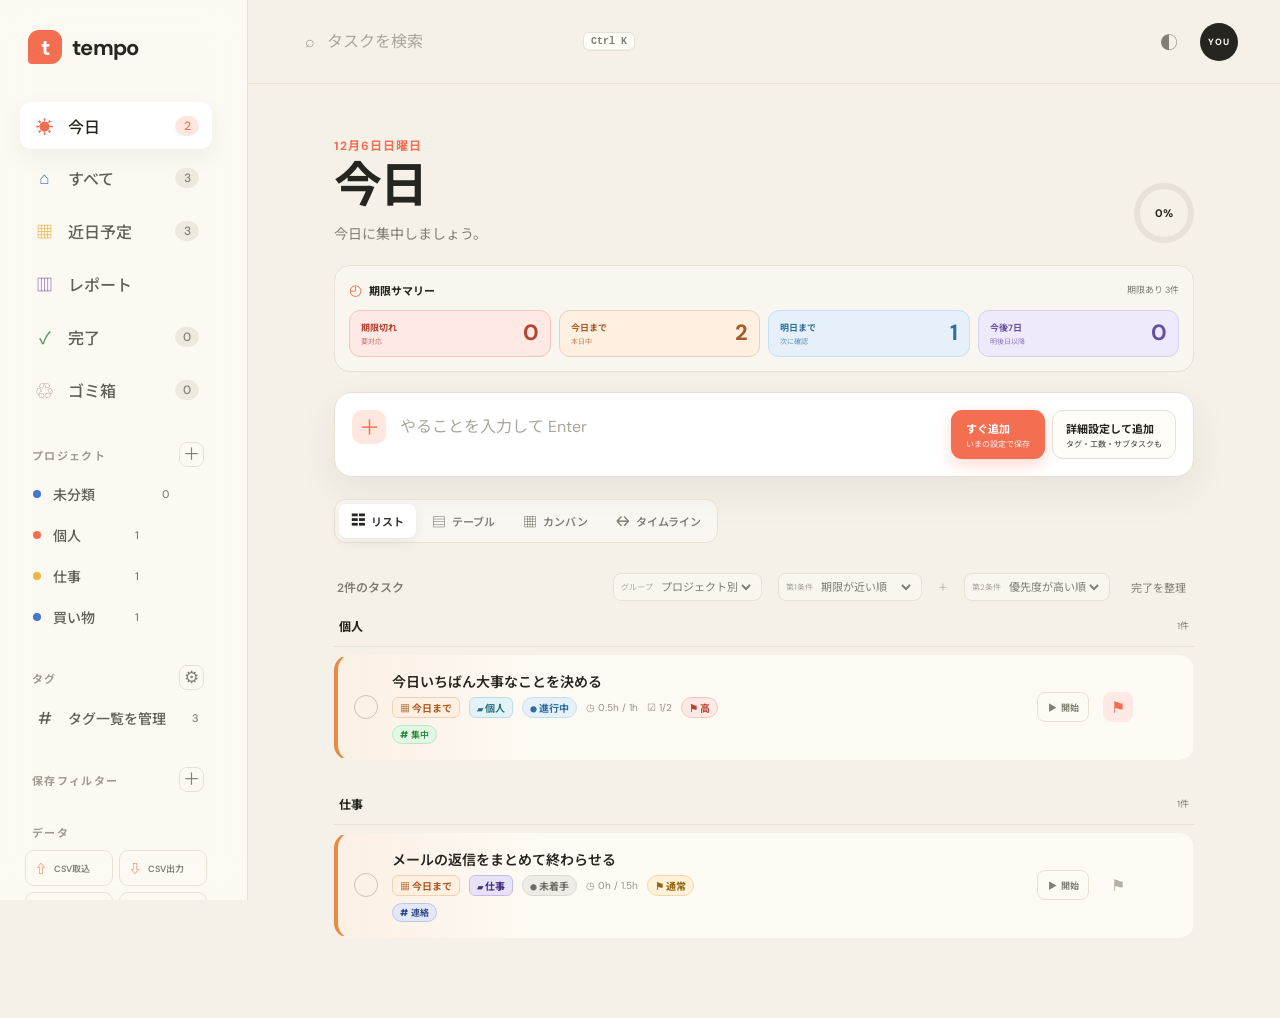
==== commit c1480243: "Add project and tag management" ====
--- a/TODOList/index.html
+++ b/TODOList/index.html
@@ -4,6 +4,10 @@
     <meta charset="UTF-8" />
     <meta name="viewport" content="width=device-width, initial-scale=1.0" />
     <meta name="theme-color" content="#f7f3ea" />
+    <link rel="icon" type="image/svg+xml" href="assets/icons/tempo-icon.svg" />
+    <link rel="icon" type="image/png" sizes="32x32" href="assets/icons/favicon-32.png" />
+    <link rel="apple-touch-icon" sizes="180x180" href="assets/icons/apple-touch-icon.png" />
+    <link rel="manifest" href="manifest.webmanifest" />
     <meta
       name="description"
       content="今日やることが、迷わず片づく。シンプルで使いやすいTODOリスト。"
@@ -65,6 +69,14 @@
             <button class="project-add-button" id="open-project-dialog" type="button" aria-label="プロジェクトを追加" aria-haspopup="dialog" title="プロジェクトを追加">＋</button>
           </div>
           <div id="project-navigation"></div>
+        </div>
+
+        <div class="sidebar-section tag-section">
+          <div class="sidebar-section-heading">
+            <p class="sidebar-label">タグ</p>
+            <button class="project-add-button" id="open-tag-dialog" type="button" aria-label="タグを管理" aria-haspopup="dialog" title="タグを管理">⚙</button>
+          </div>
+          <button class="list-item tag-manager-link" id="open-tag-manager" type="button"><span class="nav-icon">#</span><span>タグ一覧を管理</span><span class="project-count" id="tag-count">0</span></button>
         </div>
 
         <div class="sidebar-section filter-section">
@@ -423,6 +435,29 @@
       </form>
     </dialog>
 
+    <dialog class="project-dialog tag-dialog" id="tag-dialog">
+      <div class="project-dialog-shell">
+        <header class="dialog-header">
+          <div>
+            <p class="dialog-eyebrow">TAG MANAGER</p>
+            <h2>タグ一覧を管理</h2>
+          </div>
+          <button class="dialog-close" type="button" data-close-dialog="tag-dialog" aria-label="閉じる">×</button>
+        </header>
+        <div class="tag-manager-add">
+          <input id="new-tag-name" maxlength="30" autocomplete="off" placeholder="新しいタグ名" aria-label="新しいタグ名" />
+          <button class="save-button" id="add-tag" type="button">追加</button>
+        </div>
+        <p class="project-dialog-help">名称変更や削除は、そのタグを使うすべてのタスクと保存フィルターへ反映されます。</p>
+        <div class="tag-manager-list" id="tag-manager-list"></div>
+        <p class="tag-manager-empty" id="tag-manager-empty" hidden>登録されたタグはありません。</p>
+        <footer class="dialog-footer project-dialog-footer">
+          <span></span>
+          <button class="secondary-button" type="button" data-close-dialog="tag-dialog">閉じる</button>
+        </footer>
+      </div>
+    </dialog>
+
     <dialog class="import-dialog" id="csv-import-dialog">
       <form method="dialog" class="import-dialog-shell" id="csv-import-form">
         <header class="dialog-header">
--- a/TODOList/styles.css
+++ b/TODOList/styles.css
@@ -96,9 +96,11 @@
 .project-link { min-width: 0; flex: 1; }
 .project-name { overflow: hidden; text-overflow: ellipsis; white-space: nowrap; }
 .project-favorite-marker { width: 9px; flex: 0 0 auto; color: var(--yellow); font-size: 11px; }
-.project-favorite-button { width: 28px; height: 28px; flex: 0 0 auto; border: 0; border-radius: 8px; background: transparent; color: #aaa69d; opacity: 0; }
-.project-row:hover .project-favorite-button, .project-favorite-button:focus, .project-favorite-button.is-favorite { opacity: 1; }
+.project-favorite-button, .project-remove-button { width: 28px; height: 28px; flex: 0 0 auto; border: 0; border-radius: 8px; background: transparent; color: #aaa69d; opacity: 0; }
+.project-row:hover .project-favorite-button, .project-row:hover .project-remove-button, .project-row.is-active .project-remove-button, .project-favorite-button:focus, .project-remove-button:focus, .project-favorite-button.is-favorite { opacity: 1; }
 .project-favorite-button:hover, .project-favorite-button.is-favorite { background: #fff2d8; color: #a66c00; }
+.project-remove-button:hover { background: var(--accent-soft); color: var(--accent); }
+@media (hover: none) { .project-favorite-button, .project-remove-button { opacity: 1; } }
 .saved-filter-row { display: flex; align-items: center; gap: 2px; border-radius: 12px; }
 .saved-filter-row.is-active { background: var(--surface-strong); box-shadow: 0 8px 24px rgba(57,48,33,.06); }
 .saved-filter-button { min-width: 0; flex: 1; }
@@ -399,6 +401,7 @@
 .project-add-button { width: 25px; height: 25px; display: grid; place-items: center; margin: -3px 8px 8px 0; padding: 0; border: 1px solid var(--line); border-radius: 8px; background: transparent; color: var(--muted); font-size: 17px; line-height: 1; transition: .2s; }
 .project-add-button:hover { border-color: var(--accent); background: var(--accent-soft); color: var(--accent); transform: translateY(-1px); }
 #project-navigation { display: grid; gap: 3px; }
+.tag-manager-link { width: 100%; }
 .list-item.is-active { background: var(--surface-strong); color: var(--text); box-shadow: 0 8px 24px rgba(57,48,33,.05); }
 .list-item .project-count { margin-left: auto; color: var(--muted); font-size: 11px; }
 .data-section { margin-top: 24px; }
@@ -529,6 +532,9 @@
 .calendar-task strong, .calendar-task span { display: block; overflow: hidden; text-overflow: ellipsis; white-space: nowrap; }
 .calendar-task strong { font-size: 10px; }
 .calendar-task span { margin-top: 5px; color: var(--muted); font-size: 8px; }
+.calendar-task.is-completed { border-color: #c9dfce !important; background: #edf6ef !important; opacity: .7; }
+.calendar-task.is-completed strong { color: #4d7658; text-decoration: line-through; }
+.calendar-task.is-completed span { color: #789080; }
 .calendar-day-empty { padding: 8px 3px; color: #b5b0a6; font-size: 8px; }
 
 .task-dialog, .project-dialog, .import-dialog { max-height: calc(100vh - 30px); padding: 0; border: 1px solid var(--line); border-radius: 22px; background: var(--surface); color: var(--text); box-shadow: 0 25px 80px rgba(30,27,21,.24); }
@@ -564,6 +570,20 @@
 .timer-panel button.is-running { border-color: #b9d8c2; background: #e5f3e9; color: #39794b; }
 .favorite-project-option { display: flex; align-items: center; gap: 7px; margin-top: 13px; color: var(--muted); font-size: 10px; }
 .favorite-project-option input { accent-color: var(--yellow); }
+.tag-manager-add { display: flex; gap: 8px; }
+.tag-manager-add input { min-width: 0; flex: 1; height: 40px; padding: 0 11px; border: 1px solid var(--line); border-radius: 10px; outline: 0; background: var(--surface-strong); color: var(--text); }
+.tag-manager-add input:focus { border-color: var(--accent); box-shadow: 0 0 0 3px rgba(244,111,82,.1); }
+.tag-manager-list { display: grid; gap: 7px; max-height: min(390px, 48vh); margin-top: 18px; overflow-y: auto; }
+.tag-manager-row { display: grid; grid-template-columns: 28px minmax(0, 1fr) auto auto auto; align-items: center; gap: 7px; padding: 8px; border: 1px solid var(--line); border-radius: 11px; background: var(--surface-strong); }
+.tag-manager-marker { width: 27px; height: 27px; display: grid; place-items: center; border-radius: 8px; font-weight: 800; }
+.tag-manager-row input { min-width: 0; height: 34px; padding: 0 8px; border: 1px solid transparent; border-radius: 8px; background: transparent; color: var(--text); font-size: 11px; font-weight: 600; }
+.tag-manager-row input:focus { border-color: var(--line); background: var(--surface); outline: 0; }
+.tag-manager-usage { color: var(--muted); font-size: 9px; white-space: nowrap; }
+.tag-manager-rename, .tag-manager-remove { padding: 6px 8px; border: 0; border-radius: 7px; font-size: 9px; font-weight: 700; }
+.tag-manager-rename { background: #e5f0fb; color: #2f6f9f; }
+.tag-manager-remove { background: transparent; color: var(--accent); }
+.tag-manager-remove:hover { background: var(--accent-soft); }
+.tag-manager-empty { padding: 28px 0; color: var(--muted); font-size: 10px; text-align: center; }
 .number-input { position: relative; }
 .number-input input { padding-right: 42px; }
 .number-input b { position: absolute; right: 11px; top: 50%; color: var(--muted); font-size: 9px; transform: translateY(-50%); }
@@ -639,6 +659,10 @@
 body.is-dark .repeat-label { border-color: #655a86; background: transparent; color: #b8a8ee; }
 body.is-dark .project-row.is-active, body.is-dark .saved-filter-row.is-active { background: #30312d; }
 body.is-dark .project-favorite-button.is-favorite { background: #493d25; color: #f3c45e; }
+body.is-dark .calendar-task.is-completed { border-color: #3d5a43 !important; background: #29372d !important; }
+body.is-dark .calendar-task.is-completed strong { color: #95c6a1; }
+body.is-dark .tag-manager-row, body.is-dark .tag-manager-add input { border-color: #41423d; background: #30312e; }
+body.is-dark .tag-manager-rename { background: #28394a; color: #91bfe8; }
 body.is-dark .upcoming-calendar-grid { border-color: #3b3c37; background: #272825; }
 body.is-dark .calendar-day { border-color: #3b3c37; background: #292a27; }
 body.is-dark .calendar-day.is-today { background: rgba(85,53,46,.38); }
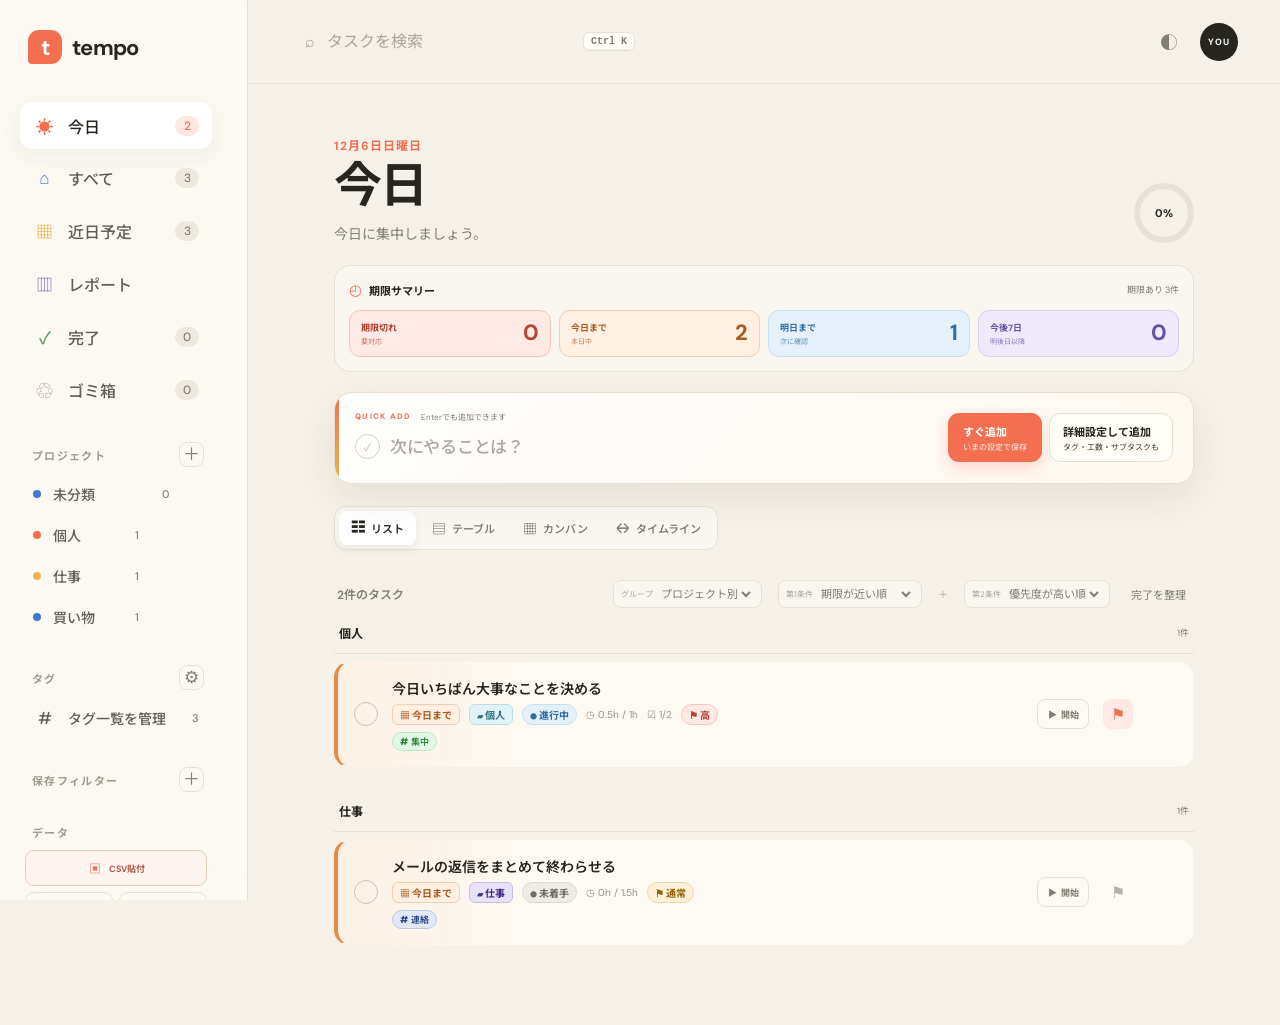
==== commit 3b4a5c54: "Improve table grouping and CSV import" ====
--- a/TODOList/index.html
+++ b/TODOList/index.html
@@ -90,6 +90,7 @@
         <div class="sidebar-section data-section">
           <p class="sidebar-label">データ</p>
           <div class="data-actions">
+            <button type="button" id="csv-paste-button"><span>▣</span>CSV貼付</button>
             <button type="button" id="csv-import-button"><span>⇧</span>CSV取込</button>
             <button type="button" id="csv-export-button"><span>⇩</span>CSV出力</button>
             <button type="button" id="json-export-button"><span>◇</span>JSON保存</button>
@@ -147,17 +148,20 @@
           </section>
 
           <form class="quick-add" id="task-form">
-            <button type="button" class="add-symbol" tabindex="-1" aria-hidden="true">＋</button>
             <div class="quick-add-main">
-              <input
-                id="task-input"
-                type="text"
-                maxlength="120"
-                autocomplete="off"
-                placeholder="やることを入力して Enter"
-                aria-label="新しいタスク"
-                required
-              />
+              <div class="quick-add-heading"><span>QUICK ADD</span><small>Enterでも追加できます</small></div>
+              <div class="quick-input-row">
+                <span class="quick-input-marker" aria-hidden="true">✓</span>
+                <input
+                  id="task-input"
+                  type="text"
+                  maxlength="120"
+                  autocomplete="off"
+                  placeholder="次にやることは？"
+                  aria-label="新しいタスク"
+                  required
+                />
+              </div>
               <div class="quick-options" id="quick-options">
                 <label class="option-chip">
                   <span>▦</span>
@@ -470,11 +474,17 @@
 
         <div class="import-file-summary">
           <span class="import-file-icon">CSV</span>
-          <div><strong id="csv-file-name">ファイル未選択</strong><small id="csv-file-meta"></small></div>
-          <button type="button" id="change-csv-file">変更</button>
-        </div>
-
-        <div id="csv-import-content">
+          <div><strong id="csv-file-name">CSVを貼り付け</strong><small id="csv-file-meta">Excelの表をコピーしても使えます</small></div>
+          <button type="button" id="change-csv-file">ファイル選択</button>
+        </div>
+
+        <section class="csv-paste-panel" id="csv-paste-panel">
+          <label for="csv-paste-input"><strong>CSV全文またはExcelの表を貼り付け</strong><small>1行目を見出しとして読み取ります。Excelからのタブ区切り貼り付けにも対応しています。</small></label>
+          <textarea id="csv-paste-input" rows="7" spellcheck="false" placeholder="タスク名,ステータス,優先度,期限,プロジェクト&#10;資料を確認,未着手,高,2026/07/30,仕事"></textarea>
+          <div><button class="save-button" id="parse-csv-paste" type="button">貼り付け内容を確認</button></div>
+        </section>
+
+        <div id="csv-import-content" hidden>
           <div class="import-option-grid">
             <label class="field">
               <span>取り込み方法</span>
@@ -516,10 +526,10 @@
 
         <p class="import-error" id="csv-import-error" role="alert"></p>
         <footer class="dialog-footer">
-          <small class="import-note">Excelでは「CSV UTF-8」で保存すると確実です。</small>
+          <small class="import-note">ファイル選択が制限されている環境では「CSV貼付」を利用できます。</small>
           <div>
             <button class="secondary-button" type="button" data-close-dialog="csv-import-dialog">キャンセル</button>
-            <button class="save-button" id="execute-csv-import" type="submit">取り込む</button>
+            <button class="save-button" id="execute-csv-import" type="submit" disabled>取り込む</button>
           </div>
         </footer>
       </form>
--- a/TODOList/styles.css
+++ b/TODOList/styles.css
@@ -159,11 +159,17 @@
 .deadline-stat--week { border-color: #d8cff2; background: #eeeafb; color: #6550a5; }
 .deadline-summary.has-overdue .deadline-stat--overdue { box-shadow: 0 0 0 2px rgba(182,68,50,.1); }
 
-.quick-add { display: flex; align-items: flex-start; gap: 12px; padding: 17px; border: 1px solid var(--line); border-radius: var(--radius); background: var(--surface-strong); box-shadow: var(--shadow); }
-.add-symbol { flex: 0 0 auto; width: 34px; height: 34px; display: grid; place-items: center; border: 0; border-radius: 10px; background: var(--accent-soft); color: var(--accent); font-size: 21px; }
+.quick-add { position: relative; display: grid; grid-template-columns: minmax(0, 1fr) auto; align-items: center; gap: 18px; padding: 18px 20px; overflow: hidden; border: 1px solid #e8dfd0; border-radius: 18px; background: linear-gradient(135deg, rgba(255,255,255,.94), rgba(255,250,241,.84)); box-shadow: 0 14px 36px rgba(57,48,33,.08); transition: border-color .2s, box-shadow .2s, transform .2s; }
+.quick-add::before { content: ""; position: absolute; inset: 0 auto 0 0; width: 4px; background: linear-gradient(var(--accent), #e8b845); }
+.quick-add:focus-within { border-color: rgba(244,111,82,.52); box-shadow: 0 18px 42px rgba(57,48,33,.1), 0 0 0 3px rgba(244,111,82,.08); transform: translateY(-1px); }
 .quick-add-main { min-width: 0; flex: 1; }
-.quick-add-main > input { width: 100%; height: 34px; padding: 0 2px; border: 0; outline: 0; background: transparent; color: var(--text); font-size: 16px; font-weight: 500; }
-.quick-add-main > input::placeholder { color: #aaa69c; font-weight: 400; }
+.quick-add-heading { display: flex; align-items: center; gap: 9px; margin-bottom: 7px; }
+.quick-add-heading span { color: var(--accent); font-size: 8px; font-weight: 800; letter-spacing: .16em; }
+.quick-add-heading small { color: var(--muted); font-size: 8px; }
+.quick-input-row { display: flex; align-items: center; gap: 10px; }
+.quick-input-marker { width: 25px; height: 25px; display: grid; place-items: center; flex: 0 0 auto; border: 1.5px solid #d7cfc2; border-radius: 50%; color: #c4bbad; font-size: 10px; }
+.quick-input-row input { width: 100%; height: 36px; padding: 0; border: 0; outline: 0; background: transparent; color: var(--text); font-size: 17px; font-weight: 600; letter-spacing: -.015em; }
+.quick-input-row input::placeholder { color: #aaa69c; font-weight: 500; }
 .quick-options { display: flex; flex-wrap: wrap; gap: 7px; max-height: 0; opacity: 0; overflow: hidden; transition: max-height .25s, opacity .2s, margin .25s; }
 .quick-add:focus-within .quick-options { max-height: 50px; margin-top: 10px; opacity: 1; }
 .option-chip { display: flex; align-items: center; gap: 3px; padding: 5px 8px; border-radius: 8px; background: #f6f3ed; color: var(--muted); font-size: 11px; }
@@ -363,7 +369,6 @@
   .progress-ring { width: 52px; height: 52px; }
   .progress-ring::before { width: 42px; height: 42px; }
   .quick-add { padding: 13px; }
-  .quick-add .add-symbol { display: none; }
   .add-button { padding-inline: 13px; }
   .quick-options { gap: 4px; }
   .option-chip { padding-inline: 5px; }
@@ -409,6 +414,7 @@
 .data-actions button { display: flex; align-items: center; gap: 6px; padding: 8px 7px; border: 1px solid var(--line); border-radius: 9px; background: transparent; color: var(--muted); font-size: 9px; font-weight: 600; text-align: left; transition: .2s; }
 .data-actions button span { width: 15px; color: var(--accent); font-size: 12px; text-align: center; }
 .data-actions button:hover { border-color: var(--accent); background: var(--accent-soft); color: var(--accent); }
+.data-actions #csv-paste-button { grid-column: 1 / -1; justify-content: center; border-color: #f0c8bc; background: #fff4ef; color: #a94e3b; }
 
 .view-switcher { display: inline-flex; gap: 4px; margin-top: 22px; padding: 4px; border: 1px solid var(--line); border-radius: 12px; background: rgba(255,255,255,.42); }
 .view-mode-button { display: flex; align-items: center; gap: 6px; padding: 7px 12px; border: 0; border-radius: 8px; background: transparent; color: var(--muted); font-size: 11px; font-weight: 600; transition: .2s; }
@@ -418,6 +424,10 @@
 
 .table-view { margin-top: 14px; }
 .table-view:not([hidden]) { display: block; }
+.table-group + .table-group { margin-top: 22px; }
+.table-group-heading { display: flex; align-items: center; justify-content: space-between; min-height: 38px; padding: 0 7px 8px; }
+.table-group-heading h2 { margin: 0; padding: 4px 8px; border: 1px solid transparent; border-radius: 7px; font-size: 12px; }
+.table-group-heading span { color: var(--muted); font-size: 9px; }
 .table-scroll { overflow-x: auto; border: 1px solid var(--line); border-radius: 14px; background: var(--surface-strong); box-shadow: 0 8px 24px rgba(57,48,33,.04); }
 .task-table { width: 100%; min-width: 1290px; border-collapse: separate; border-spacing: 0; font-size: 10px; }
 .task-table th { position: sticky; top: 0; z-index: 1; padding: 10px 9px; border-bottom: 1px solid var(--line); background: var(--surface); color: var(--muted); font-size: 9px; font-weight: 700; text-align: left; white-space: nowrap; }
@@ -608,6 +618,13 @@
 .import-file-summary strong { font-size: 11px; }
 .import-file-summary small { margin-top: 3px; color: var(--muted); font-size: 9px; }
 .import-file-summary button { padding: 6px 9px; border: 0; border-radius: 8px; background: var(--accent-soft); color: var(--accent); font-size: 9px; font-weight: 700; }
+.csv-paste-panel { margin-top: 14px; padding: 14px; border: 1px solid var(--line); border-radius: 14px; background: rgba(255,255,255,.35); }
+.csv-paste-panel label strong, .csv-paste-panel label small { display: block; }
+.csv-paste-panel label strong { font-size: 11px; }
+.csv-paste-panel label small { margin-top: 4px; color: var(--muted); font-size: 8px; line-height: 1.55; }
+.csv-paste-panel textarea { width: 100%; margin-top: 11px; padding: 11px; resize: vertical; border: 1px solid var(--line); border-radius: 10px; outline: 0; background: var(--surface-strong); color: var(--text); font: 10px/1.6 ui-monospace, SFMono-Regular, Consolas, monospace; }
+.csv-paste-panel textarea:focus { border-color: var(--accent); box-shadow: 0 0 0 3px rgba(244,111,82,.1); }
+.csv-paste-panel > div { display: flex; justify-content: flex-end; margin-top: 9px; }
 .import-option-grid { display: grid; grid-template-columns: 1fr 1fr; gap: 12px; margin-top: 14px; }
 .mapping-panel, .preview-panel { margin-top: 16px; padding: 14px; border: 1px solid var(--line); border-radius: 14px; }
 .import-section-heading { display: flex; align-items: center; justify-content: space-between; gap: 10px; }
@@ -678,7 +695,12 @@
 body.is-dark .detailed-add-button { background: #292a27; border-color: #454640; }
 body.is-dark .sort-control { background: #292a27; }
 body.is-dark .data-actions button { border-color: #41423d; }
+body.is-dark .quick-add { border-color: #454640; background: linear-gradient(135deg, #30312e, #292a27); }
+body.is-dark .quick-input-marker { border-color: #5a5b54; color: #8d8a80; }
+body.is-dark .data-actions #csv-paste-button { border-color: #69483e; background: #3c302c; color: #ef9a85; }
 body.is-dark .import-file-summary, body.is-dark .mapping-panel, body.is-dark .preview-panel { background: #272825; border-color: #3d3e39; }
+body.is-dark .csv-paste-panel { border-color: #3d3e39; background: #272825; }
+body.is-dark .csv-paste-panel textarea { border-color: #42433e; background: #222320; color: #f3f0e7; }
 body.is-dark .mapping-row select { background: #222320; border-color: #42433e; color: #f3f0e7; }
 body.is-dark .csv-preview-table th { background: #30312d; }
 
